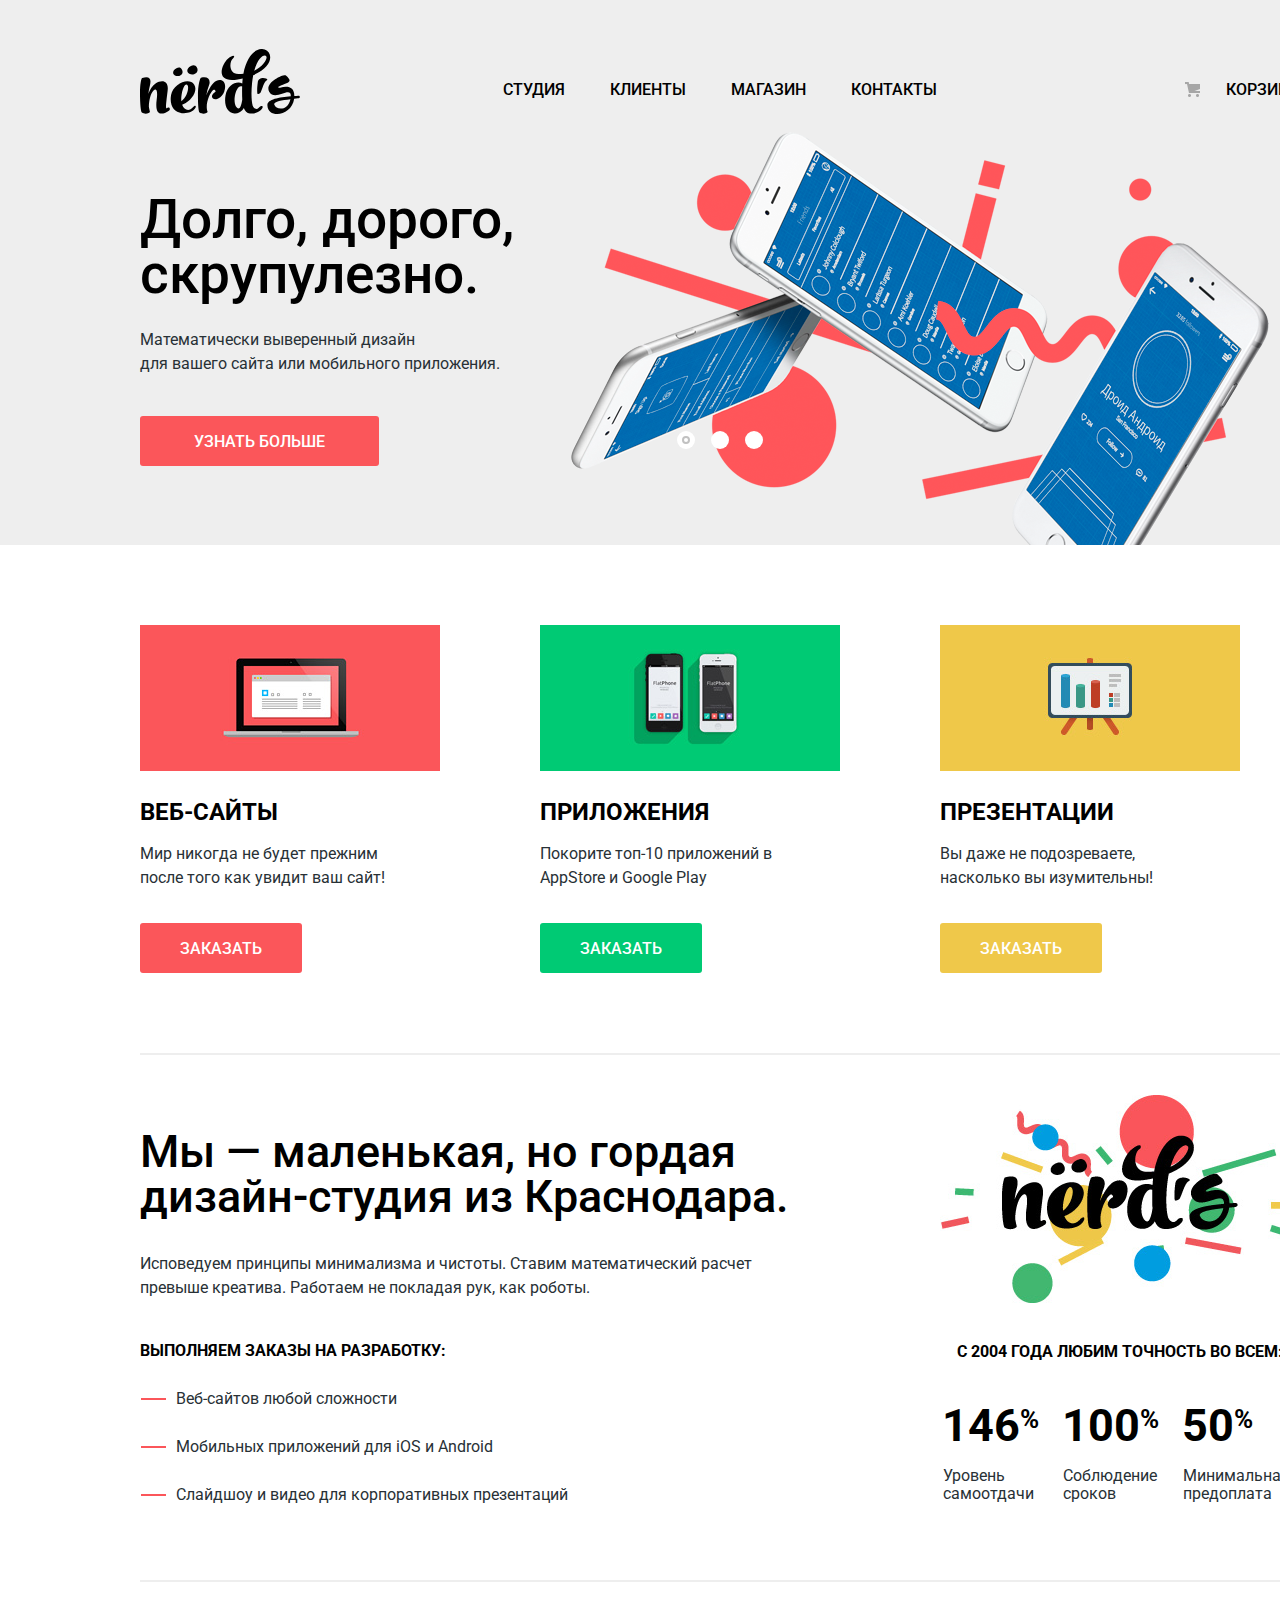
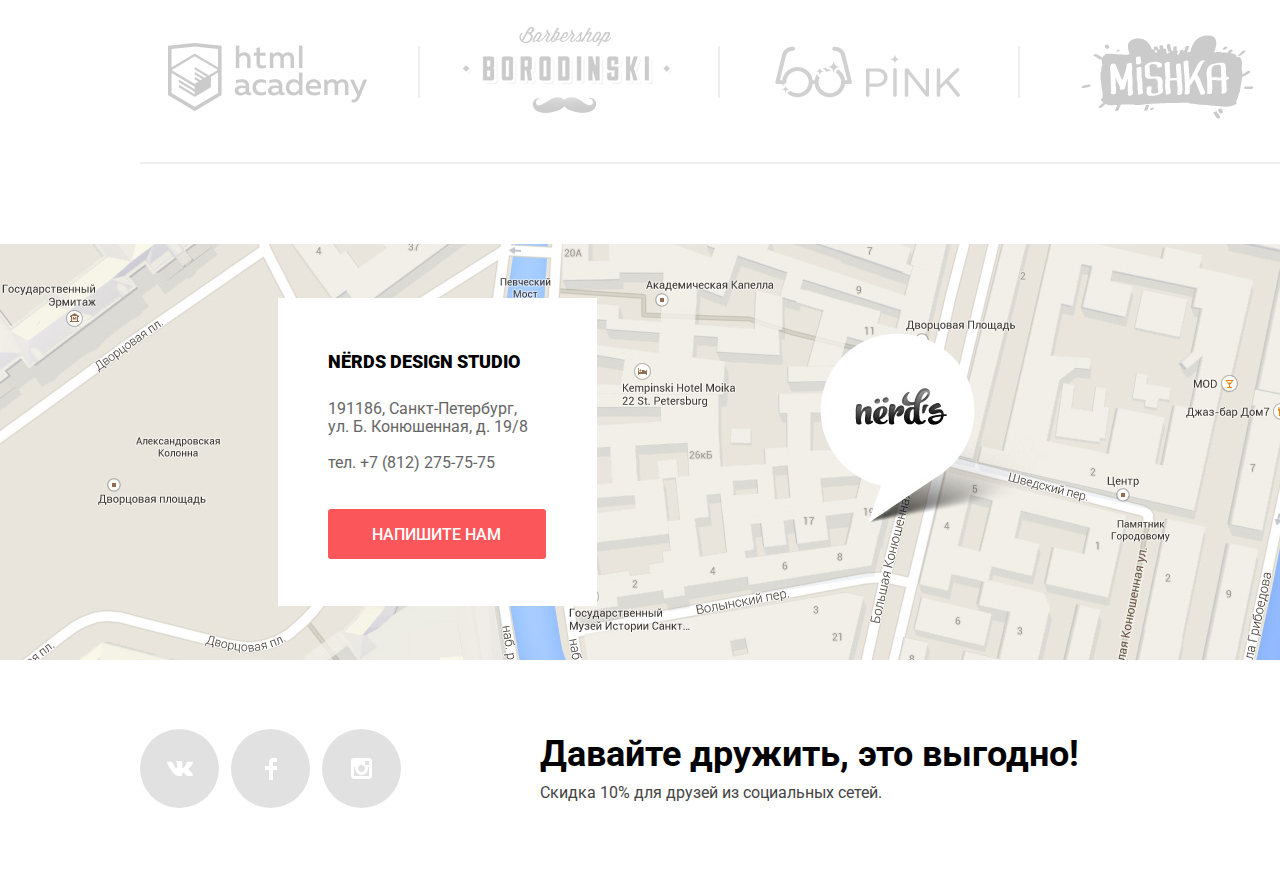
==== index.html @ 17bece20 "8" ====
<!DOCTYPE html>
<html lang="ru">
	<head>
		<meta charset="utf-8">
		<title>Главная Нёрдс</title>
		<link href="https://fonts.googleapis.com/css?family=Roboto:400,500,700&amp;subset=cyrillic" rel="stylesheet">
		<link rel="stylesheet" href="css/normalize.css">
		<link rel="stylesheet" href="css/style.css">
	</head>
	<body>
		<header class="header-container">
			<div class="container">
				<div class="main-header">
					<nav class="header-navigation">
						<a class="header-logo">
							<img src="img/nerds-logo.svg" alt="Логотип Нёрдс" width="160" height="65">
						</a>
						<ul class="header-menu">
							<li><a href="#">Студия</a></li>
							<li><a href="#">Клиенты</a></li>
							<li><a href="catalog.html">Магазин</a></li>
							<li><a href="#">Контакты</a></li>
						</ul>
						<ul class="header-basket">
							<li><a class="client-basket" href="#">Корзина</a></li>
						</ul>
					</nav>
				</div>
				<section class="main-banners">
					<h2 class="visually-hidden">Преимущества</h2>
					<input class="visually-hidden" type="radio" id="product-1" name="toggle" checked>
					<input class="visually-hidden" type="radio" id="product-2" name="toggle">
					<input class="visually-hidden" type="radio" id="product-3" name="toggle">
					<div class="slide-controls">
						<label class="slide-controls-item slide-controls-item--1" for="product-1">Первый</label>
						<label class="slide-controls-item slide-controls-item--2" for="product-2">Второй</label>
						<label class="slide-controls-item slide-controls-item--3" for="product-3">Третий</label>
					</div>
					<ul class="slider-list">
						<li class="slide-item">
							<h3 class="slide-title">
								Долго, дорого,<br>
								скрупулезно.
							</h3>
							<p class="slide-desc">
								Математически выверенный дизайн<br>
								для вашего сайта или мобильного приложения.
							</p>
							<p class="slide-info-link">
								<a class="btn slide-info-btn red-btn" href="#">Узнать больше</a>
							</p>
						</li>
						<li class="slide-item">
							<h3 class="slide-title">
								Любим математику<br>
								как никто другой
							</h3>
							<p class="slide-desc">
								Никакого креатива, только математические формулы<br> 
								для расчета идеальных пропорций.
							</p>
							<p class="slide-info-link">
								<a class="btn slide-info-btn red-btn" href="#">Узнать больше</a>
							</p>
						</li>
						<li class="slide-item">
							<h3 class="slide-title">
								Только ночь,<br>
								только хардкор
							</h3>
							<p class="slide-desc">
								Работать днем, как все? Мы против этого.<br>
								Ближе к полуночи работа только начинается.
							</p>
							<p class="slide-info-link">
								<a class="btn slide-info-btn red-btn" href="#">Узнать больше</a>
							</p>
						</li>
					</ul>
				</section>
			</div>
		</header>
		<main>
			<h1 class="visually-hidden">Продукты студии</h1>
			<div class="container">
				<section class="main-features separator">
					<h2 class="visually-hidden">Преимущества WEB-Студии</h2>
					<ul class="features-list">
						<li class="list-item">
							<img class="item-image" src="img/illustration1.png" alt="Веб-сайты" width="300" height="146">
							<h3 class="item-title">Веб-сайты</h3>
							<p class="item-text">
								Мир никогда не будет прежним
								после того как увидит ваш сайт!
							</p>
							<p class="item-order">
								<a class="btn order-btn red-btn" href="#">Заказать</a>
							</p>
						</li>
						<li class="list-item">
							<img class="item-image" src="img/illustration2.png" alt="Приложения" width="300" height="146">
							<h3 class="item-title">Приложения</h3>
							<p class="item-text">
								Покорите топ-10 приложений в
								AppStore и Google Play
							</p>
							<p class="item-order">
								<a class="btn order-btn green-btn" href="#">Заказать</a>
							</p>
						</li>
						<li class="list-item">
							<img class="item-image" src="img/illustration3.png" alt="Презентации" width="300" height="146">
							<h3 class="item-title">Презентации</h3>
							<p class="item-text">
								Вы даже не подозреваете,
								насколько вы изумительны!
							</p>
							<p class="item-order">
								<a class="btn order-btn yellow-btn" href="#">Заказать</a>
							</p>
						</li>
					</ul>
				</section>
				<section class="main-desc separator">
					<h2 class="visually-hidden">О WEB-Студии</h2>
					<div class="desc-container">
						<div class="column-our-work">
							<b class="work-title">Мы — маленькая, но гордая дизайн-студия из Краснодара.</b>
							<p class="work-desc">Исповедуем принципы минимализма и чистоты. Ставим математический расчет превыше креатива. Работаем не покладая рук, как роботы.</p>
							<p class="order-list-header">Выполняем заказы на разработку:</p>
							<ul class="order-listing">
								<li class="list-item">Веб-сайтов любой сложности</li>
								<li class="list-item">Мобильных приложений для iOS и Android</li>
								<li class="list-item">Слайдшоу и видео для корпоративных презентаций</li>
							</ul>
						</div>
						<div class="column-our-results">
							<img class="logo" src="img/nerds-illustration.png" alt="Логотип Нёрдс" width="360" height="208">
							<table class="statistics">
								<caption class="theme">С 2004 года любим точность во всем:</caption>
								<tr>
									<th class="percent">146<sup>%</sup></th>
									<th class="percent">100<sup>%</sup></th>
									<th class="percent">50<sup>%</sup></th>
								</tr>
								<tr>
									<td class="notes">Уровень самоотдачи</td>
									<td class="notes">Соблюдение сроков</td>
									<td class="notes">Минимальная предоплата</td>
								</tr>
							</table>
						</div>
					</div>
				</section>
				<section class="main-partners separator">
					<h2 class="visually-hidden">Наши партнеры</h2>
					<ul class="partners-links">
						<li class="link-partner">
							<a class="link-academy link-item-fix" href="https://htmlacademy.ru/intensive/htmlcss">
								<img src="img/logo-1.png" alt="HTML Academy" width="199" height="68">
							</a>
						</li>
						<li class="link-partner">
							<a class="link-barbershop" href="#">
								<img src="img/logo-2.png" alt="Borodinski" width="209" height="90">
							</a>
						</li>
						<li class="link-partner">
							<a class="link-pink" href="#">
								<img src="img/logo-3.png" alt="Pink" width="185" height="52">
							</a>
						</li>
						<li class="link-partner">
							<a class="link-mishka link-item-fix" href="#">
								<img src="img/logo-4.png" alt="Mishka" width="173" height="84">
							</a>
						</li>
					</ul>
				</section>
			</div>
			<section class="contacts">
				<h2 class="visually-hidden">Как нас найти</h2>
				<img class="map-in-contacts" src="img/map.jpg" alt="Адрес офиса Санкт-Петербург, ул. Б. Конюшенная, д. 19/8" width="100%" height="416">
				<iframe class="map-in-contacts" src="https://www.google.com/maps/embed?pb=!1m18!1m12!1m3!1d1998.6068643603785!2d30.322285651315788!3d59.938665425484224!2m3!1f0!2f0!3f0!3m2!1i1024!2i768!4f13.1!3m3!1m2!1s0x4696310fca145cc1%3A0x42b32648d8238007!2z0JHQvtC70YzRiNCw0Y8g0JrQvtC90Y7RiNC10L3QvdCw0Y8g0YPQuy4sIDE5LzgsINCh0LDQvdC60YIt0J_QtdGC0LXRgNCx0YPRgNCzLCAxOTExODY!5e0!3m2!1sru!2sru!4v1552309433372" width="100%" height="416" frameborder="0" style="border:0" allowfullscreen></iframe>
				<div class="contact-form">
					<div class="contact-container">
						<address class="contact-desc-container">
							<p class="contact-name">
								<b>Nёrds design studio</b>
							</p>
							<p class="contact-adress">
								191186, Санкт-Петербург, <br>
								ул. Б. Конюшенная, д. 19/8 
							</p>
							<p class="contact-phone">
								тел. <a class="phone-number"  href="tel:+78122757575">+7 (812) 275-75-75</a>
							</p>
							<p>
								<a class="btn send-us-btn red-btn" href="#">Напишите нам</a>
							</p>
						</address>
					</div>
				</div>
				<section class="modal modal-write-us">
					<h2 class="visually-hidden">Форма обратной связи</h2>
					<div class="modal-container">
						<b class="modal-title">Напишите нам</b>
						<form class="feedback" action="https://echo.htmlacademy.ru" method="post" name="write-us">
							<div class="data-container">
								<p class="modal-item">
									<label class="field-name" for="name">Ваше имя:</label>
									<input id="name" type="text" name="cln_name" value="" placeholder="Имя Фамилия" pattern="[А-Яа-яЁё\s]{1,30}" maxlength="30" title="Только кириллические символы.">
								</p>
								<p class="modal-item">
									<label class="field-name" for="email">Ваш e-mail:</label>
									<input id="email" type="email" name="email" value="" placeholder="email@example.com">
								</p>
							</div>
							<p class="modal-item">
								<label class="field-name" for="text-letter">Текст письма:</label>
								<textarea id="text-letter" name="text-letter" placeholder="В свободной форме" rows="5"></textarea>
							</p>
							<button class="btn submit-btn red-btn" type="submit">Отправить</button>
						</form>
						<button class="close-modal" type="button" aria-label="Закрыть"></button>
					</div>
				</section>
			</section>
		</main>
		<footer class="main-footer">
			<div class="container">
				<div class="footer-container">
					<div class="footer-socials">
						<ul class="social-links">
							<li class="link-item">
								<a class="social-btn link-vk" href="#">
									<span class="visually-hidden">Вконтакте</span>
								</a>
							</li>
							<li class="link-item">
								<a class="social-btn link-fb" href="#">
									<span class="visually-hidden">Фейсбук</span>
								</a>
							</li>
							<li class="link-item">
								<a class="social-btn link-insta" href="#">
									<span class="visually-hidden">Инстаграм</span>
								</a>
							</li>
						</ul>
					</div>
					<div class="footer-promo">
						<p class="be-friends">Давайте дружить, это выгодно!</p>
						<p class="promo-discount">Скидка 10% для друзей из социальных сетей.</p>
					</div>
				</div>
			</div>
		</footer>
		<script src="js/script.js"></script>
	</body>
</html>
---- css/style.css ----
body {
	margin: 0;
	padding: 0;

	color: #000000;
	background: #ffffff;
	font-family: "Roboto", Arial, sans-serif;
	min-width: 1440px;
}

/* основные стили */

a {
	text-decoration: none;
}

img {
	max-width: 100%;
	height: auto;
}

.visually-hidden:not(:focus):not(:active),
input[type="checkbox"].visually-hidden,
input[type="radio"].visually-hidden {
	position: absolute;
	width: 1px;
	height: 1px;
	margin: -1px;
	border: 0;
	padding: 0;
	white-space: nowrap;
	-webkit-clip-path: inset(100%);
	        clip-path: inset(100%);
	clip: rect(0 0 0 0);
	overflow: hidden;
}

.header-container {
	min-height: 493px;
	padding-top: 49px; 
	background-color: #eeeeee;
	margin-bottom: 80px;
}

.header-container-inner {
	min-height: 305px;
	padding-top: 50px; 
	background-color: #eeeeee;
	margin-bottom: 52px;
}

.main-banners {
	position: relative;
	-webkit-box-sizing: border-box;
	        box-sizing: border-box;
}

.container {
	width: 1160px;
	margin: 0 auto;
	padding: 0 20px;
	position: relative;
}

.main-header {
	padding: 0;
	margin: 0;
	margin-bottom: 4px;
}

.separator {
	border-bottom: 2px solid #eeeeee;
}

.inner-header-logo:hover,
.inner-header-logo:focus {
	opacity: 0.8;
	-webkit-transition: 0.1s;
	-o-transition: 0.1s;
	transition: 0.1s;
}

.inner-header-logo:active {
	opacity: 0.3;
}

.header-navigation {
	padding: 0;
	margin: 0;
	display: -webkit-box;
	display: -ms-flexbox;
	display: flex;
	-webkit-box-pack: justify;
	    -ms-flex-pack: justify;
	        justify-content: space-between;
	-webkit-box-align: center;
	    -ms-flex-align: center;
	        align-items: center;
	line-height: 30px;
	font-size: 16px;
	text-transform: uppercase;
	font-weight: 700;
}

.header-logo {
	margin: 0;
	padding: 0;
}

.header-logo img {
	width: 160px;
	height: 65px;
}

.header-menu {
	display: -webkit-box;
	display: -ms-flexbox;
	display: flex;
	-ms-flex-wrap: wrap;
	    flex-wrap: wrap;
	max-width: 760px;
}

.header-menu li {
	margin: 0;
	padding: 0;
	padding-top: 7px;
	margin-right: 45px;
}

.header-menu li:first-child {
	margin-left: 0;
}

.menu-current {
	padding-bottom: 8px;
	border-bottom: 2px solid #fb565a;
}

.header-basket li {
	text-align: end;
	padding-left: 42px;
	padding-top: 7px;
}

.client-basket {
	position: relative;
}

.client-basket::before {
	content: "";
	position: absolute;
	top: 2px;
	left: -41px;
	width: 15px;
	height: 15px;
	background-image: url("../img/cart-icon.png");
	background-repeat: no-repeat;
	background-position: 0 0;
}

.header-menu,
.header-basket {
	margin: 0;
	padding: 0;
	list-style-type: none;
	color: #000000;
	font-size: 16px;
	line-height: 30px;
	font-weight: 500;
}

.header-menu a,
.header-basket a {
	color: #000000;
	font-weight: 500;
}

.header-menu a[href]:hover,
.header-menu a[href]:focus,
.header-basket a[href]:hover,
.header-basket a[href]:focus {
	color: #fb565a;
	-webkit-transition: 0.1s;
	-o-transition: 0.1s;
	transition: 0.1s;
}

.header-menu a[href]:active,
.header-basket a[href]:active {
	color: rgba(0,0,0,0.3);
}

.slider-list {
	padding: 0;
	margin: 0;
	list-style: none;
	padding-top: 1px;
}

.slide-item {
	display: none;
	padding: 63px 0 79px 0;
}

.slide-item:nth-child(1) {
	background-image: url("../img/slide1.png");
	background-repeat: no-repeat;
	background-position: 431px 3px;
}

.slide-item:nth-child(2) {
	background-image: url("../img/slide2.png");
	background-repeat: no-repeat;
	background-position: 100% 0;
}

.slide-item:nth-child(3) {
	background-image: url("../img/slide3.png");
	background-repeat: no-repeat;
	background-position: 100% 6px;
}

#product-1:checked ~ .slider-list .slide-item:nth-child(1) {
	display: block;
}

#product-2:checked ~ .slider-list .slide-item:nth-child(2) {
	display: block;
}

#product-3:checked ~ .slider-list .slide-item:nth-child(3) {
	display: block;
}

#product-1:checked ~ .slide-controls .slide-controls-item--1::before,
#product-2:checked ~ .slide-controls .slide-controls-item--2::before,
#product-3:checked ~ .slide-controls .slide-controls-item--3::before {
	content: "";
	position: absolute;
	left: 50%;
	top: 50%;
	z-index: 2;
	width: 4px;
	height: 4px;
	margin: -4px;
	background-color: inherit;
	border: 2px solid #c1c1c1;
	border-radius: 50%;
}

.slide-controls {
	position: absolute;
	left: 50%;
	bottom: 104px;
	z-index: 100;
	width: 160px;
	height: 18px;
	text-align: center;
	font-size: 0;
	-webkit-transform: translateX(-50%);
	    -ms-transform: translateX(-50%);
	        transform: translateX(-50%);
}

/* slider */

.slide-controls label {
	position: relative;
	display: inline-block;
	width: 18px;
	height: 18px;
	padding: 8px;
	border-radius: 50%;
	cursor: pointer;
}

.slide-controls label::after {
	content: "";
	position: absolute;
	top: 8px;
	left: 8px;
	z-index: 1;
	width: 18px;
	height: 18px;
	background: #ffffff;
	border-radius: 50%;
}

/* slider - end */

.main-banners .toggle {
	display: inline-block;
	position: relative;
	width: 18px;
	height: 18px;
	border-radius: 50%;
	cursor: pointer;
	padding: 8px;
}

.main-banners .toggle::after {
	content: "";
	width: 18px;
	height: 18px;
	background-color: #ffffff;
	position: absolute;
	top: 8px;
	left: 8px;
	z-index: 1;
	border-radius: 50%;
}

.main-banners .toggle.active::before {
	content: "";
	position: absolute;

	left: 50%;
	top: 50%;
	z-index: 2;
	width: 4px;
	height: 4px;
	margin: -4px;
	border: 2px solid #d0d0d0;
	border-radius: 50%;
}

.slide-title {
	padding: 0;
	margin: 0;
	max-width: 600px;
	font-size: 55px;
	line-height: 55px;
	color: #000000;
	font-weight: 500;
	margin-bottom: 26px;
}

.slide-desc {
	padding: 0;
	margin: 0;
	max-width: 460px;
	font-size: 16px;
	line-height: 24px;
	font-weight: 400;
	color: #283136;
	padding-bottom: 40px;
}

.slide-info-link {
	padding: 0;
	margin: 0;
	max-width: 400px;
}

.welcome-text {
	display: -webkit-box;
	display: -ms-flexbox;
	display: flex;
	-webkit-box-orient: vertical;
	-webkit-box-direction: normal;
	    -ms-flex-direction: column;
	        flex-direction: column;
	-webkit-box-pack: end;
	    -ms-flex-pack: end;
	        justify-content: flex-end;
	-webkit-box-align: center;
	    -ms-flex-align: center;
	        align-items: center;
}

.welcome-text h1 {
	padding: 0;
	margin: 0;
	position: relative;
	top: 63px;
	left: -1px;

	font-size: 55px;
	line-height: 55px;
	color: #000000;
}

/* index main content, inner main content  */

.main-features {
	padding: 0;
	margin: 0;
}

.main-features .features-list {
	margin: 0;
	padding: 0;
	display: -webkit-box;
	display: -ms-flexbox;
	display: flex;
	-webkit-box-pack: start;
	    -ms-flex-pack: start;
	        justify-content: flex-start;
	-webkit-box-align: start;
	    -ms-flex-align: start;
	        align-items: flex-start;
	-ms-flex-wrap: wrap;
	    flex-wrap: wrap;
	list-style: none;
}

.features-list .list-item:not(:nth-child(3n)) {
	margin: 0;
	padding: 0;
	width: 300px;
	margin-right: 100px;
	margin-bottom: 80px;
}

.features-list .list-item:nth-child(3n) {
	margin-right: 0;
	margin-bottom: 80px;
}

.list-item .item-image {
	margin: 0;
	padding: 0;
	margin-bottom: 22px;
	width: 300px;
	height: 146px;
}

.list-item .item-title {
	margin: 0;
	padding: 0;
	margin-bottom: 15px;
	text-transform: uppercase;
	font-size: 24px;
	font-weight: bold;
	line-height: 30px;
	text-align: left;
	color: #000000;
}

.list-item .item-text {
	margin: 0;
	padding: 0;
	margin-bottom: 33px;
	font-size: 16px;
	line-height: 24px;
	font-weight: 400;
	text-align: left;
	color: #283136;
	letter-spacing: 0;
	max-width: 260px;
	word-wrap: break-word;
}

.item-order {
	padding: 0;
	margin: 0;
	max-width: 300px;
}

.btn {
	font-size: 16px;
	font-weight: 500;
	font-family: "Roboto", Arial, sans-serif;
	line-height: 18px;
	text-align: center;
	text-transform: uppercase;
	color: #ffffff;
	-webkit-transition: 0.1s;
	-o-transition: 0.1s;
	transition: 0.1s;
	border-radius: 3px;
	text-decoration: none;
	border: none;
}

.btn:hover {
	cursor: pointer;
}

.slide-info-btn {
	display: inline-block;
	padding: 17px 54px 15px 54px;
}

.list-item .order-btn {
	display: inline-block;
	padding: 17px 40px 15px 40px;
}

.red-btn {
	background-color: #fb565a;
}

.red-btn:hover,
.red-btn:focus {
	background-color: #e74246;
}

.red-btn:active {
	background-color: #d7373b;
	-webkit-box-shadow: inset 0px 3px 0 0 rgba(193, 49, 53, 0.6);
	        box-shadow: inset 0px 3px 0 0 rgba(193, 49, 53, 0.6);
	color: rgba(255, 255, 255, .3);
}

.green-btn {
	background-color: #00ca74;
}

.green-btn:hover,
.green-btn:focus {
	background-color: #00bc6c;
}

.green-btn:active {
	background-color: #00aa62;
	-webkit-box-shadow: inset 0px 3px 0 0 rgba(0, 153, 88, 0.6);
	        box-shadow: inset 0px 3px 0 0 rgba(0, 153, 88, 0.6);
	color: rgba(255, 255, 255, .3);
}

.yellow-btn {
background-color: #efc84a;
}

.yellow-btn:hover,
.yellow-btn:focus {
	background-color: #eab534;
}

.yellow-btn:active {
	background-color: #e5a722;
	-webkit-box-shadow: inset 0px 3px 0 0 rgba(206, 150, 31, 0.6);
	        box-shadow: inset 0px 3px 0 0 rgba(206, 150, 31, 0.6);
	color: rgba(255, 255, 255, .3);
}

.main-desc {
	padding: 0;
	margin: 0;
	padding-bottom: 73px;
}

.desc-container {
	margin: 0;
	padding: 0;
	padding-top: 38px;
	display: -webkit-box;
	display: -ms-flexbox;
	display: flex;
	-webkit-box-pack: justify;
	    -ms-flex-pack: justify;
	        justify-content: space-between;
	-webkit-box-align: center;
	    -ms-flex-align: center;
	        align-items: center;
	-ms-flex-wrap: wrap;
	    flex-wrap: wrap;
	height: 100%;
}

.column-our-work {
	margin: 0;
	padding: 0;
	padding-top: 36px;
	width: 660px;
}

.column-our-results {
	margin: 0;
	padding: 0;
	width: 360px;
}

.column-our-work .work-title {
	display: inline-block;
	margin: 0;
	padding: 0;
	margin-bottom: 33px;
	font-size: 45px;
	line-height: 45px;
	font-weight: 500;
	color: #000000;
}

.column-our-work .work-desc {
	margin: 0;
	padding: 0;
	margin-bottom: 39px;
	font-size: 16px;
	line-height: 24px;
	font-weight: normal;
	color: #283136;
}

.order-list-header {
	margin: 0;
	padding: 0;
	margin-bottom: 24px;
	font-size: 16px;
	line-height: 24px;
	color: #000000;
	text-transform: uppercase;
	font-weight: bold;
}

.column-our-work .order-listing {
	padding: 0;
	margin: 0;
	padding-left: 36px;
	display: -webkit-box;
	display: -ms-flexbox;
	display: flex;
	-webkit-box-orient: vertical;
	-webkit-box-direction: normal;
	    -ms-flex-direction: column;
	        flex-direction: column;

	list-style: none;

	min-height: 115px;
}

.order-listing .list-item {
	position: relative;
	margin: 0;
	padding: 0;
	color: #283136;
	font-size: 16px;
	line-height: 24px;
	font-weight: 400;
	margin-bottom: 24px;
}

.order-listing .list-item:last-child {
	margin-bottom: 0;
}

.order-listing .list-item::before {
	content: "";
	position: absolute;
	left: -35px;
	top: 11px;
	border: 1px solid #fb565a;
	width: 23px;

}

.column-our-results .logo {
	width: 360px;
	height: 208px;
	background-color: #ffffff;
}

.statistics {
	display: table;
	width: 360px;
}

.statistics tr {
	padding: 0;
	margin: 0;
	width: 360px;
	text-align: left;
}

.statistics th {
	margin: 0;
	padding: 20px;
	padding-left: 0;
	padding-bottom: 32px;
	width: 95px;
}



.statistics .theme {
	margin: 0;
	padding: 0;
	padding-top: 33px;
	padding-bottom: 39px;
	font-size: 16px;
	line-height: 24px;
	color: #000000;
	text-transform: uppercase;
	text-align: center;
	font-weight: bold;
	caption-side: top;
}

.statistics .percent {
	color: #000000;
	font-size: 45px;
	line-height: 10px;
	font-weight: bold;
	padding-top: 16px;
}

.percent sup {
	font-size: 26px;
	font-weight: bold;
}

.statistics .notes {
	font-size: 16px;
	line-height: 18px;
	font-weight: 400;
	color: #283136;
}

.main-partners {
	padding: 0;
	margin: 0;
	margin-bottom: 80px;
}

.partners-links {
	padding: 0;
	margin: 0;
	list-style: none;
	width: 1200px;
	display: -webkit-box;
	display: -ms-flexbox;
	display: flex;
	-webkit-box-align: center;
	    -ms-flex-align: center;
	        align-items: center;
	-ms-flex-line-pack: center;
	    align-content: center;
	-ms-flex-wrap: wrap;
	    flex-wrap: wrap;
}

.link-partner {
	display: -webkit-box;
	display: -ms-flexbox;
	display: flex;
	-webkit-box-pack: center;
	    -ms-flex-pack: center;
	        justify-content: center;
	-webkit-box-align: center;
	    -ms-flex-align: center;
	        align-items: center;
	position: relative;
	width: 255px;
	min-height: 180px;
	margin-right: 45px;

}

.link-partner:nth-child(4) {
	padding-right: 0;
}

.link-partner::after {
	content: "";
	position: absolute;
	top: 65;
	left: 278px;
	height: 52px;
	width: 2px;
	background-color: #eeeeee;
}

.link-partner:nth-child(4n)::after {
	display: none;
}

.link-partner a {
	opacity: 0.2;
	-webkit-transition: 0.2s;
	-o-transition: 0.2s;
	transition: 0.2s;
}

.link-partner a > img {
	display: block;
	margin: 0;
	padding: 0;
}

.link-item-fix {
	padding-top: 10px;
}

.link-partner a:hover,
.link-partner a:focus {
	opacity: 1;
}

.link-partner a:active {
	opacity: 0.1;
}

.contacts {
	position: relative;
	height: 416px; 
}	  

.map-in-contacts {
	position: absolute;
	width: 100%;
	height: 416px;
}

.contacts > .contact-form {
	position: absolute;
	top: 54px;
	left: 19.3%;
	min-width: 319px;
}

.contact-container {
	width: 319px;
	height: 308px;
	background-color: #ffffff;
}

.contact-desc-container {
	display: block;
	padding-top: 49px;
	padding-left: 50px;
}

.contact-desc-container {
	font-style: normal;
}

.contact-name,
.contact-adress,
.contact-phone {
	margin: 0;
	padding: 0;
}

.contact-adress,
.contact-phone,
.phone-number {
	font-size: 16px;
	line-height: 18px;
	font-weight: 400;
	color: #666666;
}

.contact-name {
	margin-bottom: 23px;
	font-size: 18px;
	line-height: 30px;
	font-weight: bold;
	text-transform: uppercase;
}

.contact-adress {
	margin-bottom: 18px;
}

.contact-phone {
	margin-bottom: 54px;
}

.send-us-btn {
	padding: 16px 45px 15px 44px;
}

.main-content {
	display: -webkit-box;
	display: -ms-flexbox;
	display: flex;
	-webkit-box-pack: justify;
	    -ms-flex-pack: justify;
	        justify-content: space-between;
	margin-bottom: 47px;
}

.filter-settings {
	width: 260px;
	min-height: 780px;
	padding-top: 3px;


	-webkit-box-sizing: border-box;


	        box-sizing: border-box;
}

.catalog {
	width: 760px;
	-webkit-box-sizing: border-box;
	        box-sizing: border-box;
}

.sorting-options {
	padding: 0;
	margin: 0;
	display: -webkit-box;
	display: -ms-flexbox;
	display: flex;
	-webkit-box-pack: justify;
	    -ms-flex-pack: justify;
	        justify-content: space-between;
	-webkit-box-align: center;
	    -ms-flex-align: center;
	        align-items: center;
	margin-bottom: 51px;
}

.sorting-container {
	padding: 0;
	margin: 0;
	display: -webkit-box;
	display: -ms-flexbox;
	display: flex;
	-webkit-box-pack: justify;
	    -ms-flex-pack: justify;
	        justify-content: space-between;
	-webkit-box-align: center;
	    -ms-flex-align: center;
	        align-items: center;
}

.sorting-controls,
.sorting-directions {
	padding: 0;
	margin: 0;
	list-style: none;
	display: -webkit-box;
	display: -ms-flexbox;
	display: flex;
	-webkit-box-pack: justify;
	    -ms-flex-pack: justify;
	        justify-content: space-between;
	-webkit-box-align: center;
	    -ms-flex-align: center;
	        align-items: center;
}

.sorting-container .sorting-controls {
	margin-right: 48px;
}

.sorting-controls li {
	padding: 0;
	margin: 0;
	margin-right: 26px;
}

.sorting-directions li {
	padding: 0;
	margin: 0;
	margin-right: 19px;
}

.sorting-controls li:last-child,
.sorting-directions li:last-child {
	margin-right: 0;
}

.sorting-controls .sort-item {
	font-size: 14px;
	line-height: 18px;
	font-weight: 400;
	color: rgba(0,0,0, 0.3);
	text-transform: uppercase;
	text-decoration: none;
}

.sorting-controls a[href]:hover,
.sorting-controls a[href]:focus {
	color: rgba(0, 0, 0, 0.6);
}

.sorting-directions a[href]:hover > svg path,
.sorting-directions a[href]:focus > svg path {
	fill: rgba(166, 166, 166, 0.6);	
}

.sorting-controls a[href]:active,
.sorting-controls a.current {
	color: rgba(0, 0, 0, 1);
}

.sorting-directions a[href]:active > svg path,
.sorting-directions a > svg.current path {
	fill: rgba(0, 0, 0, 1);
}

.example-list {
	padding: 0;
	margin: 0;
	margin-bottom: 39px
}

.pagination {
	position: relative;
	bottom: 12px;
}

.pages-list {
	padding: 0;
	margin: 0;
	list-style: none;
	display: -webkit-box;
	display: -ms-flexbox;
	display: flex;
}

.page-item {
	padding: 0;
	margin: 0;
	margin-right: 11px;
	display: -webkit-box;
	display: -ms-flexbox;
	display: flex;
}

.page-item.next,
.page-item:last-child {
	margin-right: 0;
}

.page {
	border-radius: 3px;
	min-width: 50px;
	height: 50px;
	padding-top: 2px;
	padding-left: 5px;
	padding-right: 5px;
	background-color: #eeeeee;
	display: -webkit-box;
	display: -ms-flexbox;
	display: flex;
	-webkit-box-pack: center;
	    -ms-flex-pack: center;
	        justify-content: center;
	-webkit-box-align: center;
	    -ms-flex-align: center;
	        align-items: center;
	-ms-flex-wrap: wrap;
	    flex-wrap: wrap;
	-webkit-box-sizing: border-box;
	        box-sizing: border-box;
}

.page.current {
	border: 3px solid #dbdbdb;
	background-color: #ffffff;
	-webkit-box-sizing: border-box;
	        box-sizing: border-box;
}

.page.next-page {
	min-width: 260px;
}

.page > span {
	font-family: "Roboto", Arial, sans-serif;
	font-size: 16px;
	line-height: 18px;
	text-transform: uppercase;
	font-weight: 500;
	color: #000000;
}

.page[href]:hover,
.page[href]:focus {
	background-color: #dfdfdf;
	-webkit-transition: 0.1s;
	-o-transition: 0.1s;
	transition: 0.1s;
}

.page[href]:active {
	background-color: #d5d5d5;
	-webkit-box-shadow: inset 0px 3px 0 0 rgba(192, 192, 192, 0.6);
	        box-shadow: inset 0px 3px 0 0 rgba(192, 192, 192, 0.6);
	color: rgba(0, 0, 0, 0.3);
}

/* footer content */

.main-footer {
	margin-top: 69px;
	margin-bottom: 69px;
}

.footer-container {
	display: -webkit-box;
	display: -ms-flexbox;
	display: flex;
	-webkit-box-align: start;
	    -ms-flex-align: start;
	        align-items: flex-start;
}

.footer-socials {
	margin: 0;
	padding: 0;
	margin-right: 120px;
	width: 280px;
}

.footer-promo {
	padding: 0;
	margin: 0;
	margin-top: 7px;
}

.social-links {
	margin: 0;
	padding: 0;
	display: -webkit-box;
	display: -ms-flexbox;
	display: flex;
	-ms-flex-wrap: wrap;
	    flex-wrap: wrap;
	list-style: none;
}

.social-links .link-item {
	margin-right: 12px;
	margin-bottom: 12px;
		width: 79px;
	height: 79px;
	display: -webkit-box;
	display: -ms-flexbox;
	display: flex;
	-webkit-box-align: center;
	    -ms-flex-align: center;
	        align-items: center;
	-webkit-box-pack: center;
	    -ms-flex-pack: center;
	        justify-content: center;
	border-radius: 50%;
	background-color: #e1e1e1;
}

.social-links .link-item:nth-child(3n) {
	margin-right: 0;
}

.social-links .link-item a {
	width: 79px;
	height: 79px;
	border-radius: 50%;
	background-position: center;
	background-repeat: no-repeat;
	-webkit-transition: 0.1s;
	-o-transition: 0.1s;
	transition: 0.1s;
}

.link-item:hover,
.social-btn:focus {
	background-color: #e74246;
}

.link-item:active {
	background-color: #d7373b;
	-webkit-box-shadow: inset 0px 3px 0 0 rgba(0, 1, 1, 0.1);
	        box-shadow: inset 0px 3px 0 0 rgba(0, 1, 1, 0.1);
}

.social-btn:active {
	opacity: 0.3;
}

.link-vk {
	background-image: url(../img/vk-icon.svg);
}

.link-fb {
	background-image: url(../img/fb-icon.svg);
}

.link-insta {
	background-image: url(../img/insta-icon.svg);
}

.be-friends {
	padding: 0;
	margin: 0;
	font-size: 36px;
	line-height: 36px;
	font-weight: bold;
	color: #000000;
	margin-bottom: 10px;
}

.promo-discount {
	padding: 0;
	margin: 0;
	font-size: 16px;
	line-height: 22px;
	font-weight: 400;
	color: #444444;
}

.filters .border {
	padding: 0;
	margin: 0;
	border: none;
}

.filters .cost-filter {
	margin-bottom: 54px;
}

.filters .grid-filter {
	margin-bottom: 45px;
}

.filters .features-filter {
	margin-bottom: 49px;
}

.main-content .field-name {
	font-size: 18px;
	line-height: 30px;
	font-weight: bold;
	color: #000000;
	text-transform: uppercase;
}

.cost-container {
	width: 260px;
	margin-top: 48px;
}

.range-controls {
	position: relative;
	height: 41px;
	background-color: #eeeeee;
	border-radius: 3px;
	margin-bottom: 14px;
	padding-top: 39px;
	padding-left: 21px;
	padding-right: 21px;
}

.scale {
	height: 2px;
	background-color: #d7dcde;
}

.bar {
	height: 2px;
	background-color: #00ca74;
	width: 70%;
}

.range-controls .toggle {
	position: absolute;
	top: 30px;
	left: 0;
	padding: 0;
	width: 4px;
	height: 4px;
	background-color: #b5b5b5;
	border: 8px solid #ffffff;
	-webkit-box-shadow: 0 2px 1px 0 #dadbdb;
	        box-shadow: 0 2px 1px 0 #dadbdb;
	border-radius: 50%;
	cursor: pointer;
}

.range-controls .toggle-min {
	left: 18px;
}

.range-controls .toggle-max {
	left: 160px;
}

.price-controls {
	font-size: 0;
}

.price-controls label {
	display: inline-block;
	width: 50%;
	font-size: 16px;
	line-height: 22px;
	color: #283136;
	text-transform: uppercase;
}

.price-controls input {
	font-family: "Roboto", Arial, sans-serif;
	font-size: 16px;
	text-align: center;
	color: #283136;
	width: 60px;
	padding: 10px 10px;
	border: none;
	background-color: #eeeeee;
	border-radius: 3px;
	margin-left: 8px;
}

.max-range {
	text-align: right;
}

.grid-container,
.features-container {
	width: 260px;
	margin-top: 16px;
}

.grid-types {
	padding: 0;
	margin: 0;
	display: -webkit-box;
	display: -ms-flexbox;
	display: flex;
	-webkit-box-orient: vertical;
	-webkit-box-direction: normal;
	    -ms-flex-direction: column;
	        flex-direction: column;
	-ms-flex-pack: distribute;
	    justify-content: space-around;
}

.grid-option {
	position: relative;
	padding: 0;
	margin: 0;
	padding-left: 36px;
	margin-bottom: 20px;
}

.grid-option:last-child {
	margin-bottom: 0;
}

.grid-option .input-radio[type="radio"] + .radio-indicator {
	position: absolute;
	left: 0;
	top: -3px;
	width: 18px;
	height: 18px;
	border: 4px solid rgba(40, 49, 54, 0.4);
	border-radius: 50%;
}

.feature-option .input-checkbox[type="checkbox"] + .checkbox-indicator {
	position: absolute;
	left: 1px;
	top: -1px;
	width: 19px;
	height: 19px;
	border: 2px solid rgba(40, 49, 54, 0.4);
	border-radius: 3px;
}

.grid-option .input-radio[type="radio"]:checked + .radio-indicator::before {
	content: "";
	position: absolute;
	left: 4px;
	top: 4px;
	width: 10px;
	height: 10px;
	background-color: rgba(184, 184, 184, 1);
	border-radius: 50%;
}

.feature-option .input-checkbox[type="checkbox"]:checked + .checkbox-indicator::before {
	content: "";
	position: absolute;
	top: 6px;
	left: 6px;
	width: 19px;
	height: 4px;
	background-color: rgba(184, 184, 184, 1);
	-webkit-box-shadow: 0 0 0 1px #ffffff;
	        box-shadow: 0 0 0 1px #ffffff;
	-webkit-transform: rotate(135deg);
	    -ms-transform: rotate(135deg);
	        transform: rotate(135deg);
}

.feature-option .input-checkbox[type="checkbox"]:checked + .checkbox-indicator::after {
	content: "";
	position: absolute;
	top: 9px;
	left: 2px;
	width: 11px;
	height: 4px;
	background-color: rgba(184, 184, 184, 1);
	-webkit-transform: rotate(45deg);
	    -ms-transform: rotate(45deg);
	        transform: rotate(45deg);
}

.grid-option .input-radio[type="radio"]:hover + .radio-indicator,
.grid-option .input-radio[type="radio"]:focus + .radio-indicator,
.feature-option .input-checkbox[type="checkbox"]:hover + .checkbox-indicator,
.feature-option .input-checkbox[type="checkbox"]:focus + .checkbox-indicator {
	border-color: rgba(40, 49, 54, 1);
	outline: thin dotted;
	outline: 5px auto -webkit-focus-ring-color;
}

.grid-option .input-radio[type="radio"]:hover:checked + .radio-indicator::before,
.grid-option .input-radio[type="radio"]:focus:checked + .radio-indicator::before,
.feature-option .input-checkbox[type="checkbox"]:hover:checked + .checkbox-indicator::before,
.feature-option .input-checkbox[type="checkbox"]:hover:checked + .checkbox-indicator::after,
.feature-option .input-checkbox[type="checkbox"]:focus:checked + .checkbox-indicator::before,
.feature-option .input-checkbox[type="checkbox"]:focus:checked + .checkbox-indicator::after {
	background-color: rgba(40, 49, 54, 1);
}

.grid-option .input-radio[disabled] + .radio-indicator,
.grid-option .input-radio[disabled]:hover + .radio-indicator,
.grid-option .input-radio[disabled]:focus + .radio-indicator,
.feature-option .input-checkbox[disabled] + .checkbox-indicator,
.feature-option .input-checkbox[disabled]:hover + .checkbox-indicator,
.feature-option .input-checkbox[disabled]:focus + .checkbox-indicator {
	border-color: rgba(40, 49, 54, 0.1);
	outline: none;
}

.grid-option .input-radio[disabled] ~ .type-name,
.grid-option .input-radio[disabled]:hover ~ .type-name,
.grid-option .input-radio[disabled]:focus ~ .type-name,
.feature-option .input-checkbox[disabled] ~ .type-name,
.feature-option .input-checkbox[disabled]:hover ~ .type-name,
.feature-option .input-checkbox[disabled]:focus ~ .type-name {
	color: rgba(40, 49, 54, 0.3);
}

.grid-option .input-radio[disabled]:checked + .radio-indicator::before,
.grid-option .input-radio[disabled]:hover:checked + .radio-indicator::before,
.grid-option .input-radio[disabled]:focus:checked + .radio-indicator::before,
.feature-option .input-checkbox[disabled]:checked + .checkbox-indicator::before,
.feature-option .input-checkbox[disabled]:checked + .checkbox-indicator::after,
.feature-option .input-checkbox[disabled]:hover:checked + .checkbox-indicator::before,
.feature-option .input-checkbox[disabled]:hover:checked + .checkbox-indicator::after,
.feature-option .input-checkbox[disabled]:focus:checked + .checkbox-indicator::before,
.feature-option .input-checkbox[disabled]:focus:checked + .checkbox-indicator::after {
	background-color: rgba(237, 237, 237, 1);
}

.sorter span {
	line-height: 24px;
}

.grid-types,
.features-types {
	list-style-type: none;
}

.grid-option label,
.feature-option label {
	color: #283136;
	font-size: 16px;
	line-height: 20px;
	font-weight: 400;
	cursor: pointer;
}

.grid-option label:hover,
.grid-option label:focus,
.feature-option label:hover,
.feature-option label:focus {
	color: #283136;
}

.grid-option .input-radio[disabled] ~ label {
	color: #283136;
	opacity: 0.3;
}

.features-filter .features-types {
	padding: 0;
	margin: 0;
	display: -webkit-box;
	display: -ms-flexbox;
	display: flex;
	-webkit-box-orient: vertical;
	-webkit-box-direction: normal;
	    -ms-flex-direction: column;
	        flex-direction: column;
	-ms-flex-pack: distribute;
	    justify-content: space-around;

}

.feature-option {
	position: relative;
	padding: 0;
	margin: 0;
	padding-left: 36px;
	margin-bottom: 20px;
}

.feature-option:last-child {
	margin-bottom: 0;
}

.view-btn {
	border: none;
	min-width: 260px;
	padding: 17px 16px 15px 16px;
	color: #000000;
	background-color: #eee;
}

.view-btn:hover,
.view-btn:focus {
	background-color: #dfdfdf;
}

.view-btn:active {
	background-color: #d5d5d5;
	-webkit-box-shadow: inset 0px 3px 0 0 rgba(192, 192, 192, 0.6);
	        box-shadow: inset 0px 3px 0 0 rgba(192, 192, 192, 0.6);
	color: rgba(0, 0, 0, 0.3);
}

.examples {
	padding: 0;
	margin: 0;
	list-style: none;
	display: -webkit-box;
	display: -ms-flexbox;
	display: flex;
	-ms-flex-wrap: wrap;
	    flex-wrap: wrap;
	-webkit-box-align: start;
	    -ms-flex-align: start;
	        align-items: flex-start;
}

.example-item {
	padding: 0;
	margin: 0;
	position: relative;
	width: 360px;
	height: 576px;
	margin-bottom: 33px;
	border-top: 40px solid rgba(77, 77, 77, 0.12);
	border-top-left-radius: 3px;
	border-top-right-radius: 3px;
}

.example-item > .browser {
	position: relative;
	z-index: 50;
}

.example-item:hover,
.example-item:focus-within {
	-webkit-box-shadow: 0 6px 16px rgba(0, 1, 1, 0.25);
	        box-shadow: 0 6px 16px rgba(0, 1, 1, 0.25);
	border-top: 40px solid rgba(77, 77, 77, 1);
}

.example-item::before {
	content: "";
	position: absolute;
	top: -27px;
	left: 16px;
	width: 14px;
	height: 14px;
	background-color: #fff;
	border-radius: 50%;
	-webkit-box-shadow: 23px 0 0 #fff,
				46px 0 0 #fff;
	        box-shadow: 23px 0 0 #fff,
				46px 0 0 #fff;
}

.example-item:nth-child(2n+1) {
	margin-right: 40px;
}

.example-item .item-container,
.example-item .item-container {
	position: absolute;
	left: 0;
	bottom: 0;
	width: 360px;
	min-height: 231px;
	background-color: #eeeeef;
}

.example-item:hover > .item-container,
.example-item:focus > .item-container {
	z-index: 51;
}

.example-item > .item-container:focus-within {
	z-index: 51;
}

.item-details {
	width: 360px;
	padding-left: 20px;
	padding-right: 20px;
	margin: 27px auto;
	text-align: center;
	word-wrap: break-word;
	-webkit-box-sizing: border-box;
	        box-sizing: border-box
}

.item-link h3 {
	display: inline;
	text-transform: uppercase;
	font-size: 18px;
	line-height: 30px;
	font-weight: bold;
	color: #000;
}

.item-desc {
	padding: 0;
	margin: 0;
	margin-top: 14px;
	margin-bottom: 32px;
	font-size: 16px;
	line-height: 18px;
	color: #666;
	-o-text-overflow: ellipsis;
	   text-overflow: ellipsis;
}

.price-btn {
	padding: 16px 60px;
	background-color: #fb565a;
	border: none;
	text-align: center;
}

.price-btn:hover,
.price-btn:focus {
	background-color: #e74246;
}

.price-btn:active {
	background-color: #d7373b;
	-webkit-box-shadow: inset 0px 3px 0 0 rgba(193, 49, 53, 0.6);
	        box-shadow: inset 0px 3px 0 0 rgba(193, 49, 53, 0.6);
}

/* модальное окно */

@-webkit-keyframes shake {
	0%,
	100% {
		-webkit-transform: translateX(0);
		        transform: translateX(0);
	}

	10%,
	30%,
	50%,
	70%,
	90% {
		-webkit-transform: translateX(-10px);
		        transform: translateX(-10px);
	}

	20%,
	40%,
	60%,
	80% {
		-webkit-transform: translateX(10px);
		        transform: translateX(10px);
	}
}

@keyframes shake {
	0%,
	100% {
		-webkit-transform: translateX(0);
		        transform: translateX(0);
	}

	10%,
	30%,
	50%,
	70%,
	90% {
		-webkit-transform: translateX(-10px);
		        transform: translateX(-10px);
	}

	20%,
	40%,
	60%,
	80% {
		-webkit-transform: translateX(10px);
		        transform: translateX(10px);
	}
}

.modal {
	color: #000000;
	background-color: #ffffff;
	-webkit-box-shadow: 0 20px 60px 0 rgba(0, 1, 1, 0.75);
	        box-shadow: 0 20px 60px 0 rgba(0, 1, 1, 0.75);
}

.modal-write-us {
	position: absolute;
	display: none;
	top: -137px;
	left: 50%;
	margin-left: -480px;
	z-index: 1000;
	width: 960px;
	padding: 66px 100px 85px 100px	;
	-webkit-box-sizing: border-box;
	        box-sizing: border-box;
}

.modal-show {
	display: block;
}

.modal-error {
	-webkit-animation: shake 0.4s;
	        animation: shake 0.4s;
}

.modal-container {
	position: relative;
}

.modal-container .close-modal {
	position: absolute;
	display: inline-block;
	width: 21px;
	height: 21px;
	top: 11px;
	right: -10px;
	font-size: 0;
	border: none;
	cursor: pointer;
	background-color: transparent;
}

.modal-container .close-modal::before,
.modal-container .close-modal::after {
	content: '';
	position: absolute;
	top: 9px;
	left: -3px;
	width: 27px;
	height: 4px;
	border-radius: 2px;
	background-color: rgba(254, 205, 206, 1);
}

.modal-container .close-modal::before {
	-webkit-transform: rotate(-45deg);
	    -ms-transform: rotate(-45deg);
	        transform: rotate(-45deg);
}

.modal-container .close-modal::after {
	-webkit-transform: rotate(45deg);
	    -ms-transform: rotate(45deg);
	        transform: rotate(45deg);
}

.modal-container .close-modal:hover::before,
.modal-container .close-modal:hover::after,
.modal-container .close-modal:focus::before,
.modal-container .close-modal:focus::after {
	background-color: rgba(251, 85, 89, 1);
}

.modal-container .close-modal:active::before,
.modal-container .close-modal:active::after {
	background-color: rgba(255, 239, 239, 1);
}

.modal-container > .modal-title {
	display: inline-block;
	font-size: 45px;
	line-height: 45px;
	font-weight: 500;
	color: #000000;
	margin-bottom: 41px;
	margin-left: -2px;
}

.feedback .data-container {
	display: -webkit-box;
	display: -ms-flexbox;
	display: flex;
	-webkit-box-pack: justify;
	    -ms-flex-pack: justify;
	        justify-content: space-between;
	-ms-flex-wrap: wrap;
	    flex-wrap: wrap;
	margin-bottom: 17px;
}

.feedback > .modal-item {
	padding: 0;
	margin: 0;
	margin-bottom: 43px;
}

.data-container > .modal-item {
	padding: 0;
	margin: 0;
	width: 360px;
	-webkit-box-sizing: border-box;
	        box-sizing: border-box;
	margin-bottom: 17px;
}


.modal-item > label {
	padding: 0;
	margin: 0;
	margin-bottom: 9px;
}

.modal-item > input,
.modal-item > textarea {
	width: 100%;
	padding: 13px 12px;
	-webkit-box-sizing: border-box;
	        box-sizing: border-box;
	text-align: left;
	border: 2px solid #d7dcde;
	border-radius: 3px;
	font-size: 16px;
	line-height: 18px;
	font-weight: 400;
	color: #000000;
}

.modal-item > textarea {
	padding-top: 11px;
}

.modal-item > input:hover,
.modal-item > textarea:hover {
	border-color: #b4b9bb;
}

.modal-item > input:focus,
.modal-item > textarea:focus {
	border-color: #000000;
}

.modal-item > input:invalid,
.modal-item > textarea:invalid {
	border-color: #e74246;
	color: #e74246;
}

.modal-item label {
	display: inline-block;
	font-size: 16px;
	line-height: 18px;
	font-weight: bold;
	color: #000000;
}

.submit-btn {
	border: none;
	min-width: 260px;
	padding: 17px 16px 15px 16px;
	color: #ffffff;
	background-color: #fb565a;
}

.submit-btn:hover {
	background-color: #e74246;
}

.submit-btn:active {
	background-color: #d7373b;
	-webkit-box-shadow: inset 0px 3px 0 0 rgba(193, 49, 53, 0.6);
	        box-shadow: inset 0px 3px 0 0 rgba(193, 49, 53, 0.6);
	color: rgba(255, 255, 255, .3);
	outline: none;
}
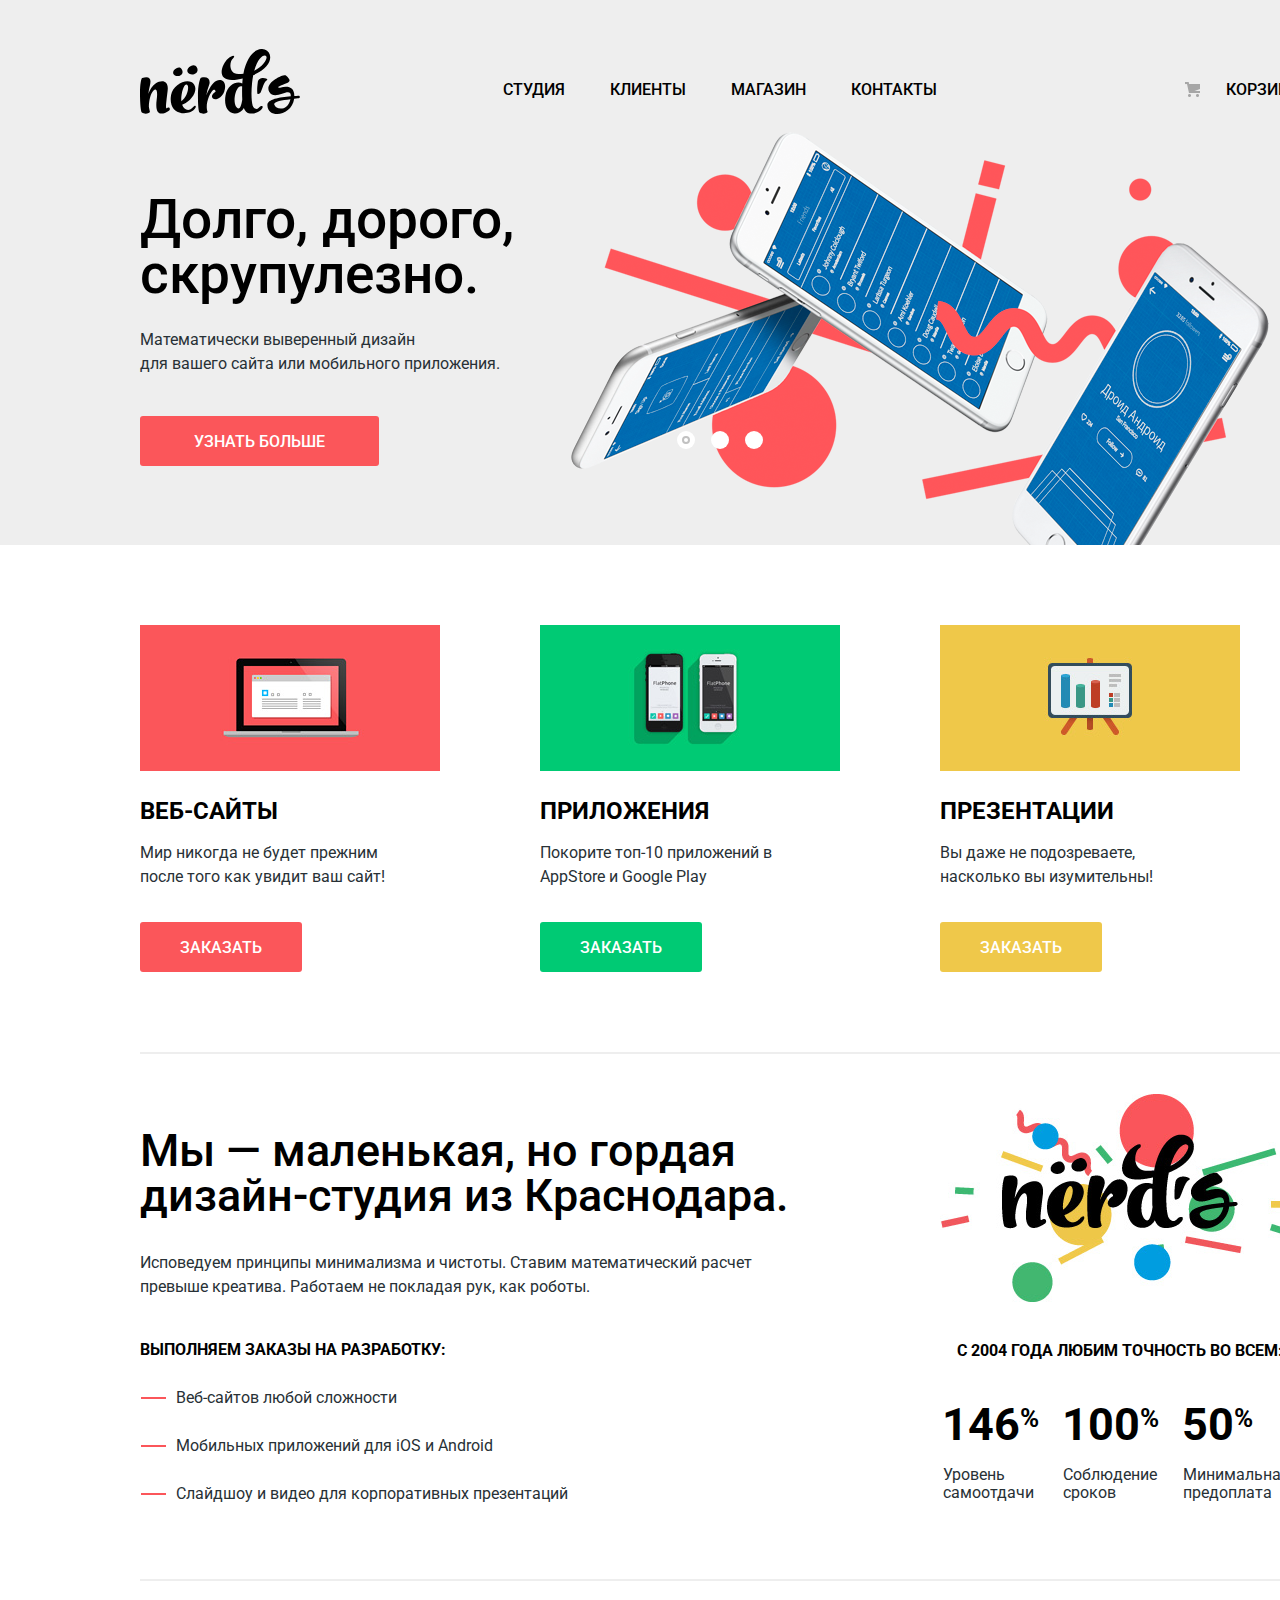
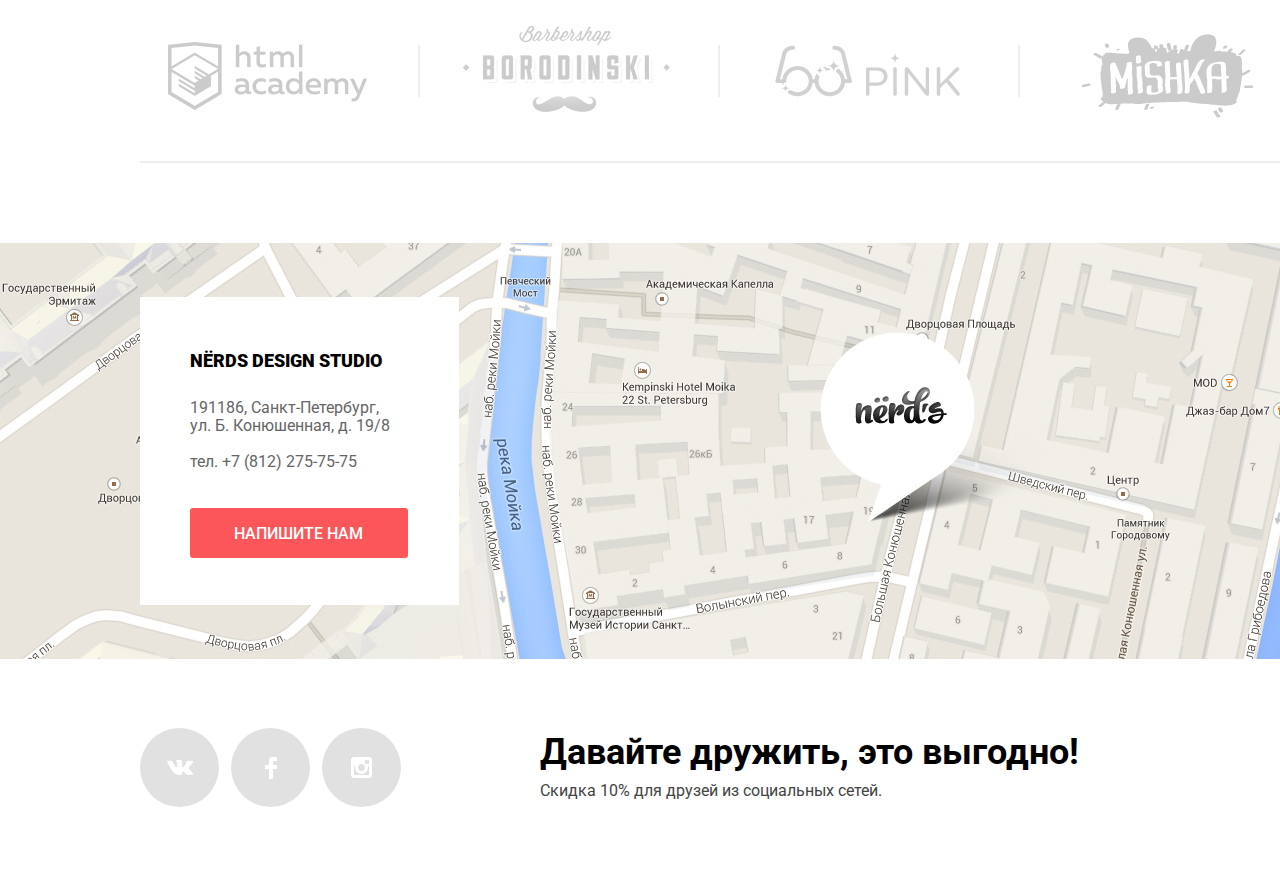
==== commit bf1ea319: "index, catalog, css, min.css" ====
--- a/index.html
+++ b/index.html
@@ -181,8 +181,8 @@
 			<section class="contacts">
 				<h2 class="visually-hidden">Как нас найти</h2>
 				<img class="map-in-contacts" src="img/map.jpg" alt="Адрес офиса Санкт-Петербург, ул. Б. Конюшенная, д. 19/8" width="100%" height="416">
-				<iframe class="map-in-contacts" src="https://www.google.com/maps/embed?pb=!1m18!1m12!1m3!1d1998.6068643603785!2d30.322285651315788!3d59.938665425484224!2m3!1f0!2f0!3f0!3m2!1i1024!2i768!4f13.1!3m3!1m2!1s0x4696310fca145cc1%3A0x42b32648d8238007!2z0JHQvtC70YzRiNCw0Y8g0JrQvtC90Y7RiNC10L3QvdCw0Y8g0YPQuy4sIDE5LzgsINCh0LDQvdC60YIt0J_QtdGC0LXRgNCx0YPRgNCzLCAxOTExODY!5e0!3m2!1sru!2sru!4v1552309433372" width="100%" height="416" frameborder="0" style="border:0" allowfullscreen></iframe>
-				<div class="contact-form">
+				<iframe src="https://www.google.com/maps/embed?pb=!1m18!1m12!1m3!1d1998.6068643603785!2d30.322285651315788!3d59.938665425484224!2m3!1f0!2f0!3f0!3m2!1i1024!2i768!4f13.1!3m3!1m2!1s0x4696310fca145cc1%3A0x42b32648d8238007!2z0JHQvtC70YzRiNCw0Y8g0JrQvtC90Y7RiNC10L3QvdCw0Y8g0YPQuy4sIDE5LzgsINCh0LDQvdC60YIt0J_QtdGC0LXRgNCx0YPRgNCzLCAxOTExODY!5e0!3m2!1sru!2sru!4v1552309433372" width="100%" height="416" frameborder="0" style="border:0" allowfullscreen></iframe>
+				<div class="container contact-form">
 					<div class="contact-container">
 						<address class="contact-desc-container">
 							<p class="contact-name">
--- a/css/style.css
+++ b/css/style.css
@@ -421,7 +421,7 @@
 .list-item .item-image {
 	margin: 0;
 	padding: 0;
-	margin-bottom: 22px;
+	margin-bottom: 21px;
 	width: 300px;
 	height: 146px;
 }
@@ -800,18 +800,28 @@
 
 .map-in-contacts {
 	position: absolute;
+	top: 0;
+	left: 0;
 	width: 100%;
 	height: 416px;
+	z-index: 2;
+}
+
+.contacts iframe {
+	position: absolute;
+	width: 100%;
+	height: 416px;
+	z-index: 3;
 }
 
 .contacts > .contact-form {
-	position: absolute;
+	position: relative;
 	top: 54px;
-	left: 19.3%;
-	min-width: 319px;
+	z-index: 4;
 }
 
 .contact-container {
+	float: left;
 	width: 319px;
 	height: 308px;
 	background-color: #ffffff;
@@ -1104,7 +1114,7 @@
 .footer-promo {
 	padding: 0;
 	margin: 0;
-	margin-top: 7px;
+	margin-top: 6px;
 }
 
 .social-links {
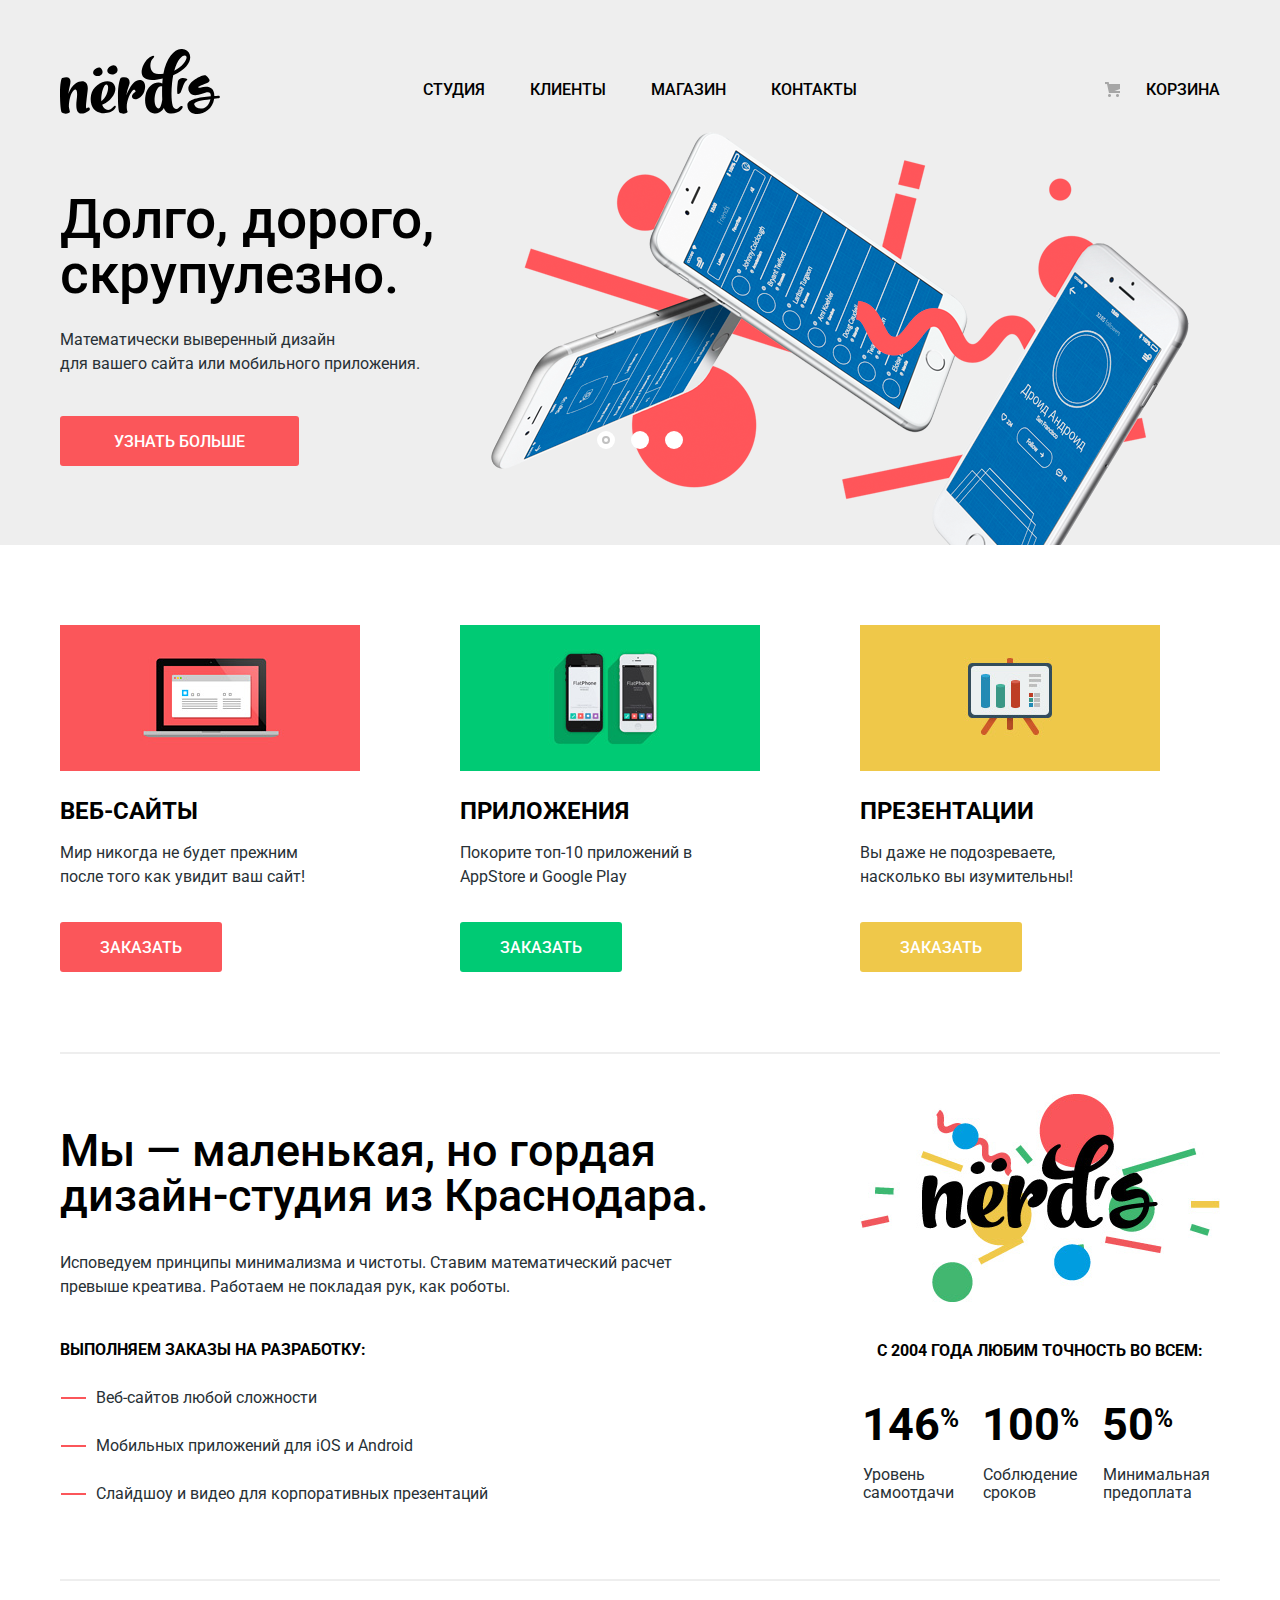
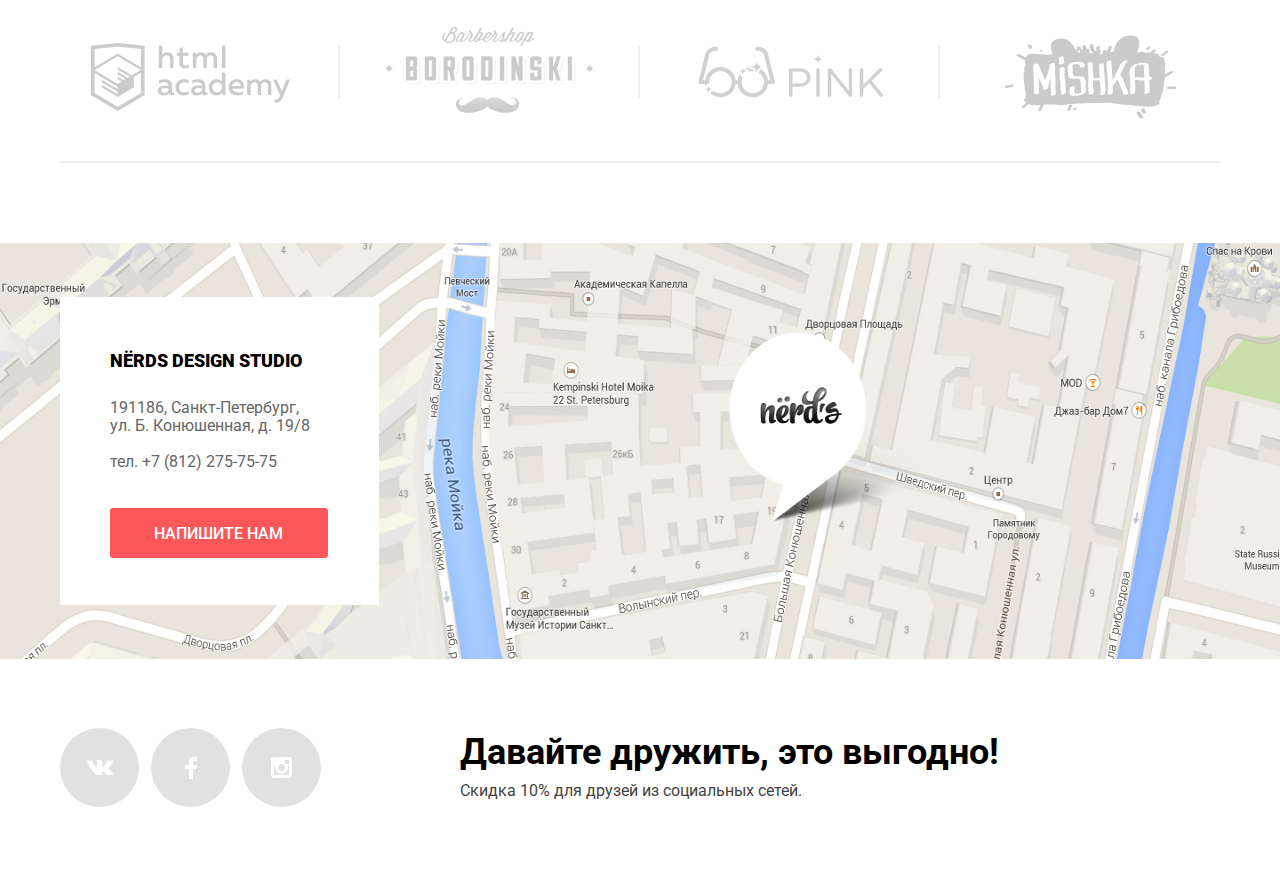
==== commit 367953cd: "index, catalog, css, min.css" ====
--- a/index.html
+++ b/index.html
@@ -158,21 +158,25 @@
 						<li class="link-partner">
 							<a class="link-academy link-item-fix" href="https://htmlacademy.ru/intensive/htmlcss">
 								<img src="img/logo-1.png" alt="HTML Academy" width="199" height="68">
+								<span class="visually-hidden">Сайт HTML Academy</span>
 							</a>
 						</li>
 						<li class="link-partner">
 							<a class="link-barbershop" href="#">
 								<img src="img/logo-2.png" alt="Borodinski" width="209" height="90">
+								<span class="visually-hidden">Сайт Барбершопа Бородинский</span>
 							</a>
 						</li>
 						<li class="link-partner">
 							<a class="link-pink" href="#">
 								<img src="img/logo-3.png" alt="Pink" width="185" height="52">
+								<span class="visually-hidden">Сайт Пинк</span>
 							</a>
 						</li>
 						<li class="link-partner">
 							<a class="link-mishka link-item-fix" href="#">
 								<img src="img/logo-4.png" alt="Mishka" width="173" height="84">
+								<span class="visually-hidden">Сайт Мишка</span>
 							</a>
 						</li>
 					</ul>
@@ -183,48 +187,22 @@
 				<img class="map-in-contacts" src="img/map.jpg" alt="Адрес офиса Санкт-Петербург, ул. Б. Конюшенная, д. 19/8" width="100%" height="416">
 				<iframe src="https://www.google.com/maps/embed?pb=!1m18!1m12!1m3!1d1998.6068643603785!2d30.322285651315788!3d59.938665425484224!2m3!1f0!2f0!3f0!3m2!1i1024!2i768!4f13.1!3m3!1m2!1s0x4696310fca145cc1%3A0x42b32648d8238007!2z0JHQvtC70YzRiNCw0Y8g0JrQvtC90Y7RiNC10L3QvdCw0Y8g0YPQuy4sIDE5LzgsINCh0LDQvdC60YIt0J_QtdGC0LXRgNCx0YPRgNCzLCAxOTExODY!5e0!3m2!1sru!2sru!4v1552309433372" width="100%" height="416" frameborder="0" style="border:0" allowfullscreen></iframe>
 				<div class="container contact-form">
-					<div class="contact-container">
-						<address class="contact-desc-container">
-							<p class="contact-name">
-								<b>Nёrds design studio</b>
-							</p>
-							<p class="contact-adress">
-								191186, Санкт-Петербург, <br>
-								ул. Б. Конюшенная, д. 19/8 
-							</p>
-							<p class="contact-phone">
-								тел. <a class="phone-number"  href="tel:+78122757575">+7 (812) 275-75-75</a>
-							</p>
-							<p>
-								<a class="btn send-us-btn red-btn" href="#">Напишите нам</a>
-							</p>
-						</address>
-					</div>
+					<address class="contact-desc-container">
+						<p class="contact-name">
+							<b>Nёrds design studio</b>
+						</p>
+						<p class="contact-adress">
+							191186, Санкт-Петербург, <br>
+							ул. Б. Конюшенная, д. 19/8 
+						</p>
+						<p class="contact-phone">
+							тел. <a class="phone-number"  href="tel:+78122757575">+7 (812) 275-75-75</a>
+						</p>
+						<p>
+							<a class="btn send-us-btn red-btn" href="#">Напишите нам</a>
+						</p>
+					</address>
 				</div>
-				<section class="modal modal-write-us">
-					<h2 class="visually-hidden">Форма обратной связи</h2>
-					<div class="modal-container">
-						<b class="modal-title">Напишите нам</b>
-						<form class="feedback" action="https://echo.htmlacademy.ru" method="post" name="write-us">
-							<div class="data-container">
-								<p class="modal-item">
-									<label class="field-name" for="name">Ваше имя:</label>
-									<input id="name" type="text" name="cln_name" value="" placeholder="Имя Фамилия" pattern="[А-Яа-яЁё\s]{1,30}" maxlength="30" title="Только кириллические символы.">
-								</p>
-								<p class="modal-item">
-									<label class="field-name" for="email">Ваш e-mail:</label>
-									<input id="email" type="email" name="email" value="" placeholder="email@example.com">
-								</p>
-							</div>
-							<p class="modal-item">
-								<label class="field-name" for="text-letter">Текст письма:</label>
-								<textarea id="text-letter" name="text-letter" placeholder="В свободной форме" rows="5"></textarea>
-							</p>
-							<button class="btn submit-btn red-btn" type="submit">Отправить</button>
-						</form>
-						<button class="close-modal" type="button" aria-label="Закрыть"></button>
-					</div>
-				</section>
 			</section>
 		</main>
 		<footer class="main-footer">
@@ -256,6 +234,31 @@
 				</div>
 			</div>
 		</footer>
+		<section class="modal modal-write-us">
+			<h2 class="visually-hidden">Форма обратной связи</h2>
+			<div class="modal-container">
+				<b class="modal-title">Напишите нам</b>
+				<form class="feedback" action="https://echo.htmlacademy.ru" method="post" name="write-us">
+					<div class="data-container">
+						<p class="modal-item">
+							<label class="field-name" for="name">Ваше имя:</label>
+							<input id="name" type="text" name="cln_name" value="" placeholder="Имя Фамилия" pattern="[А-Яа-яЁё\s]{1,30}" maxlength="30" title="Только кириллические символы.">
+						</p>
+						<p class="modal-item">
+							<label class="field-name" for="email">Ваш e-mail:</label>
+							<input id="email" type="email" name="email" value="" placeholder="email@example.com">
+						</p>
+					</div>
+					<p class="modal-item">
+						<label class="field-name" for="text-letter">Текст письма:</label>
+						<textarea id="text-letter" name="text-letter" placeholder="В свободной форме" rows="5"></textarea>
+					</p>
+					<button class="btn submit-btn red-btn" type="submit">Отправить</button>
+				</form>
+				<button class="close-modal" type="button" aria-label="Закрыть"></button>
+			</div>
+		</section>
 		<script src="js/script.js"></script>
+		<script>document.write('<script src="http://' + (location.host || 'localhost').split(':')[0] + ':35729/livereload.js?snipver=1"></' + 'script>')</script>
 	</body>
-</html>
+</html>--- a/css/style.css
+++ b/css/style.css
@@ -1,11 +1,10 @@
 body {
-	margin: 0;
-	padding: 0;
-
+	min-width: 1200px;
+	margin: 0;
+	padding: 0;
 	color: #000000;
-	background: #ffffff;
+	background-color: #ffffff;
 	font-family: "Roboto", Arial, sans-serif;
-	min-width: 1440px;
 }
 
 /* основные стили */
@@ -719,44 +718,47 @@
 	padding: 0;
 	margin: 0;
 	list-style: none;
-	width: 1200px;
-	display: -webkit-box;
-	display: -ms-flexbox;
-	display: flex;
+	display: -webkit-box;
+	display: -ms-flexbox;
+	display: flex;
+	-webkit-box-pack: justify;
+	    -ms-flex-pack: justify;
+	        justify-content: space-between;
+	-ms-flex-wrap: wrap;
+	    flex-wrap: wrap;
+}
+
+.link-partner {
+	display: -webkit-box;
+	display: -ms-flexbox;
+	display: flex;
+	-webkit-box-orient: vertical;
+	-webkit-box-direction: normal;
+	    -ms-flex-direction: column;
+	        flex-direction: column;
 	-webkit-box-align: center;
 	    -ms-flex-align: center;
 	        align-items: center;
-	-ms-flex-line-pack: center;
-	    align-content: center;
-	-ms-flex-wrap: wrap;
-	    flex-wrap: wrap;
-}
-
-.link-partner {
-	display: -webkit-box;
-	display: -ms-flexbox;
-	display: flex;
 	-webkit-box-pack: center;
 	    -ms-flex-pack: center;
 	        justify-content: center;
-	-webkit-box-align: center;
-	    -ms-flex-align: center;
-	        align-items: center;
 	position: relative;
-	width: 255px;
-	min-height: 180px;
-	margin-right: 45px;
-
-}
-
-.link-partner:nth-child(4) {
-	padding-right: 0;
+	width: 260px;
+	margin-right: 30px;
+	height: 180px;
+	padding-top: 6px;
+	-webkit-box-sizing: border-box;
+	        box-sizing: border-box;
+}
+
+.link-partner:nth-child(4n) {
+	margin-right: 0;
 }
 
 .link-partner::after {
 	content: "";
 	position: absolute;
-	top: 65;
+	top: 65px;
 	left: 278px;
 	height: 52px;
 	width: 2px;
@@ -774,14 +776,13 @@
 	transition: 0.2s;
 }
 
-.link-partner a > img {
-	display: block;
-	margin: 0;
-	padding: 0;
-}
-
-.link-item-fix {
-	padding-top: 10px;
+.link-partner > a > img {
+	margin: 0;
+	padding: 0;
+}
+
+.link-partner > .link-item-fix {
+	padding-top: 9px;
 }
 
 .link-partner a:hover,
@@ -820,17 +821,16 @@
 	z-index: 4;
 }
 
-.contact-container {
-	float: left;
+.contact-desc-container {
+	display: block;
+	position: absolute;
+	padding-top: 49px;
+	padding-left: 50px;
 	width: 319px;
 	height: 308px;
 	background-color: #ffffff;
-}
-
-.contact-desc-container {
-	display: block;
-	padding-top: 49px;
-	padding-left: 50px;
+	-webkit-box-sizing: border-box;
+	        box-sizing: border-box;
 }
 
 .contact-desc-container {
@@ -1161,18 +1161,18 @@
 	transition: 0.1s;
 }
 
-.link-item:hover,
-.social-btn:focus {
+.social-links .link-item:hover,
+.social-links .social-btn:focus {
 	background-color: #e74246;
 }
 
-.link-item:active {
+.social-links .link-item:active {
 	background-color: #d7373b;
 	-webkit-box-shadow: inset 0px 3px 0 0 rgba(0, 1, 1, 0.1);
 	        box-shadow: inset 0px 3px 0 0 rgba(0, 1, 1, 0.1);
 }
 
-.social-btn:active {
+.social-links .social-btn:active {
 	opacity: 0.3;
 }
 
@@ -1562,7 +1562,8 @@
 }
 
 .example-item:hover,
-.example-item:focus-within {
+.example-item:focus-within,
+.example-item:focus {
 	-webkit-box-shadow: 0 6px 16px rgba(0, 1, 1, 0.25);
 	        box-shadow: 0 6px 16px rgba(0, 1, 1, 0.25);
 	border-top: 40px solid rgba(77, 77, 77, 1);
@@ -1602,7 +1603,8 @@
 	z-index: 51;
 }
 
-.example-item > .item-container:focus-within {
+.example-item > .item-container:focus-within,
+.example-item > .item-container:focus {
 	z-index: 51;
 }
 
@@ -1716,9 +1718,9 @@
 }
 
 .modal-write-us {
-	position: absolute;
+	position: fixed;
 	display: none;
-	top: -137px;
+	top: 160px;
 	left: 50%;
 	margin-left: -480px;
 	z-index: 1000;
@@ -1734,7 +1736,7 @@
 
 .modal-error {
 	-webkit-animation: shake 0.4s;
-	        animation: shake 0.4s;
+			animation: shake 0.4s;
 }
 
 .modal-container {
@@ -1826,7 +1828,6 @@
 	        box-sizing: border-box;
 	margin-bottom: 17px;
 }
-
 
 .modal-item > label {
 	padding: 0;
@@ -1853,6 +1854,21 @@
 	padding-top: 11px;
 }
 
+.modal-item > input::-webkit-input-placeholder,
+.modal-item > textarea::-webkit-input-placeholder {
+	color: rgba(68, 68, 68, 0.5);
+}
+
+.modal-item > input::-moz-input-placeholder,
+.modal-item > textarea::-moz-input-placeholder {
+	color: rgba(68, 68, 68, 0.5);
+}
+
+.modal-item > input::-ms-input-placeholder,
+.modal-item > textarea::-ms-input-placeholder {
+	color: rgba(68, 68, 68, 0.5);
+}
+
 .modal-item > input:hover,
 .modal-item > textarea:hover {
 	border-color: #b4b9bb;
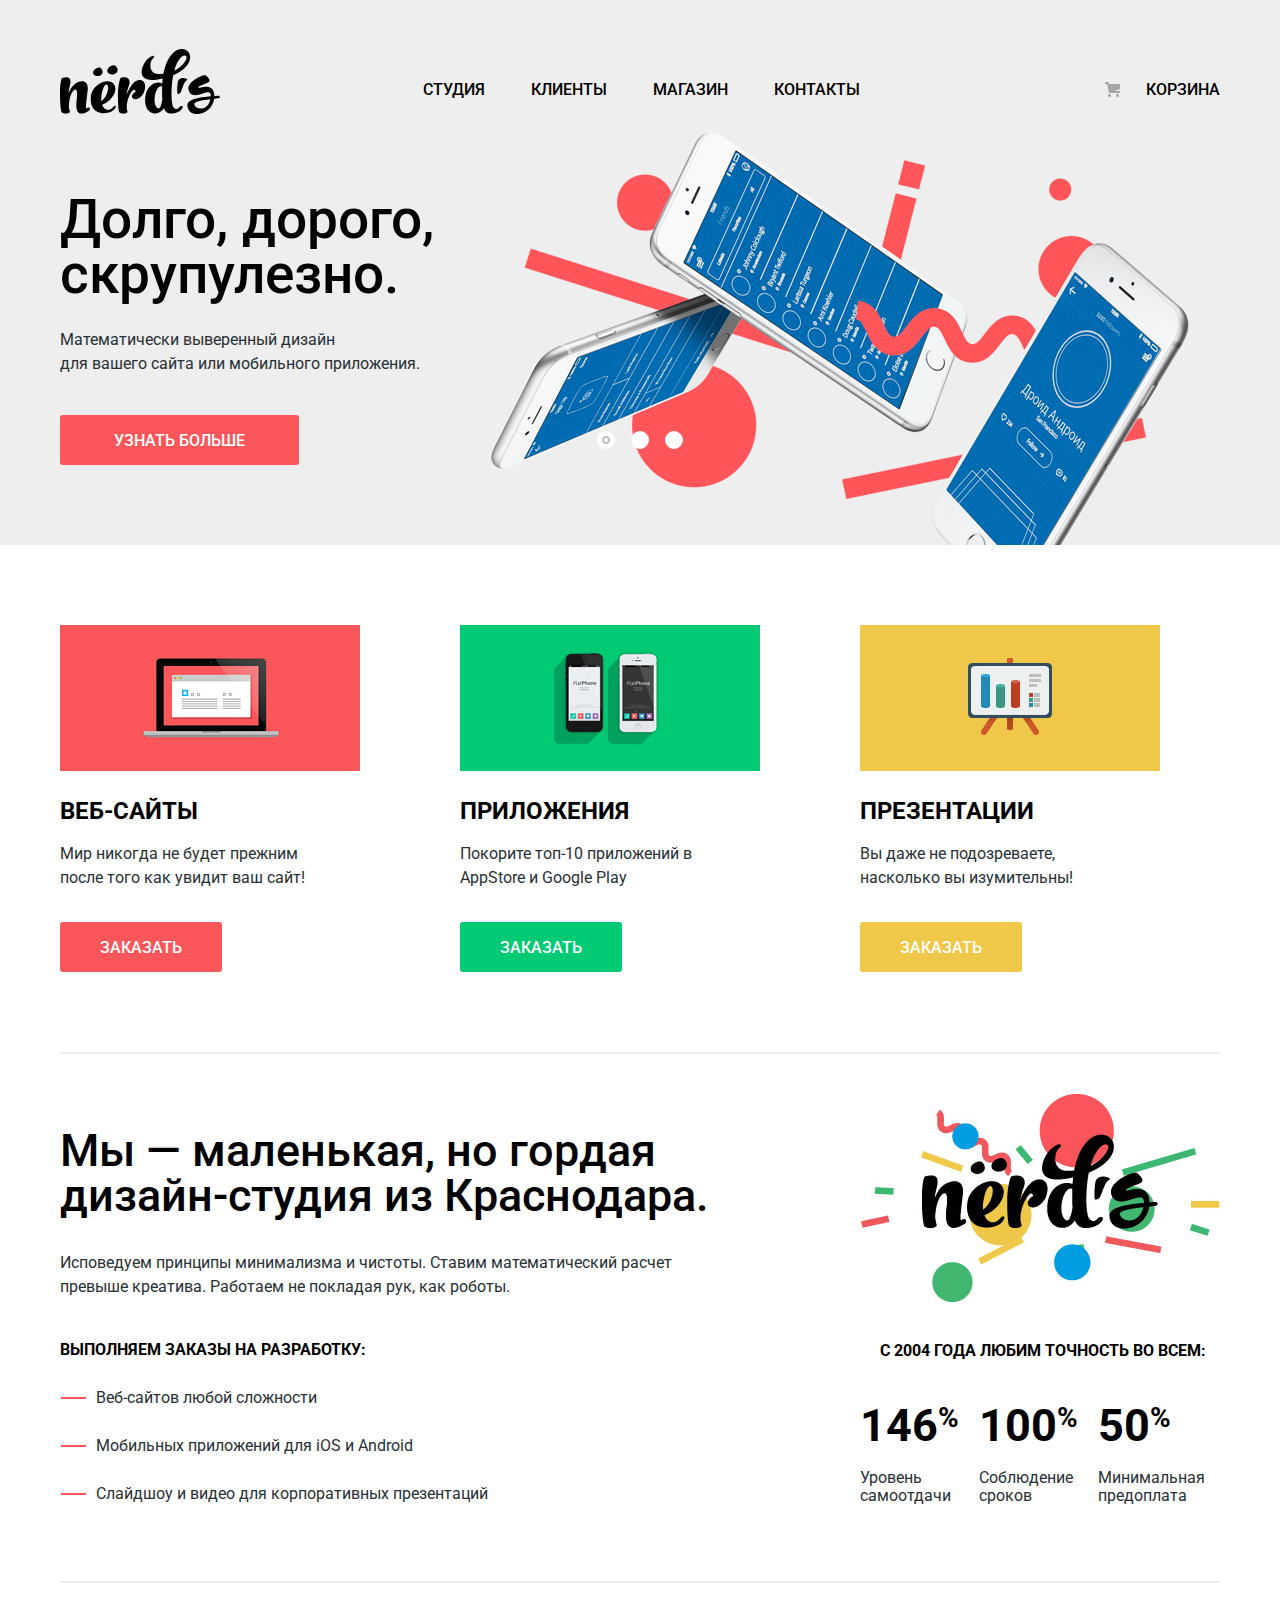
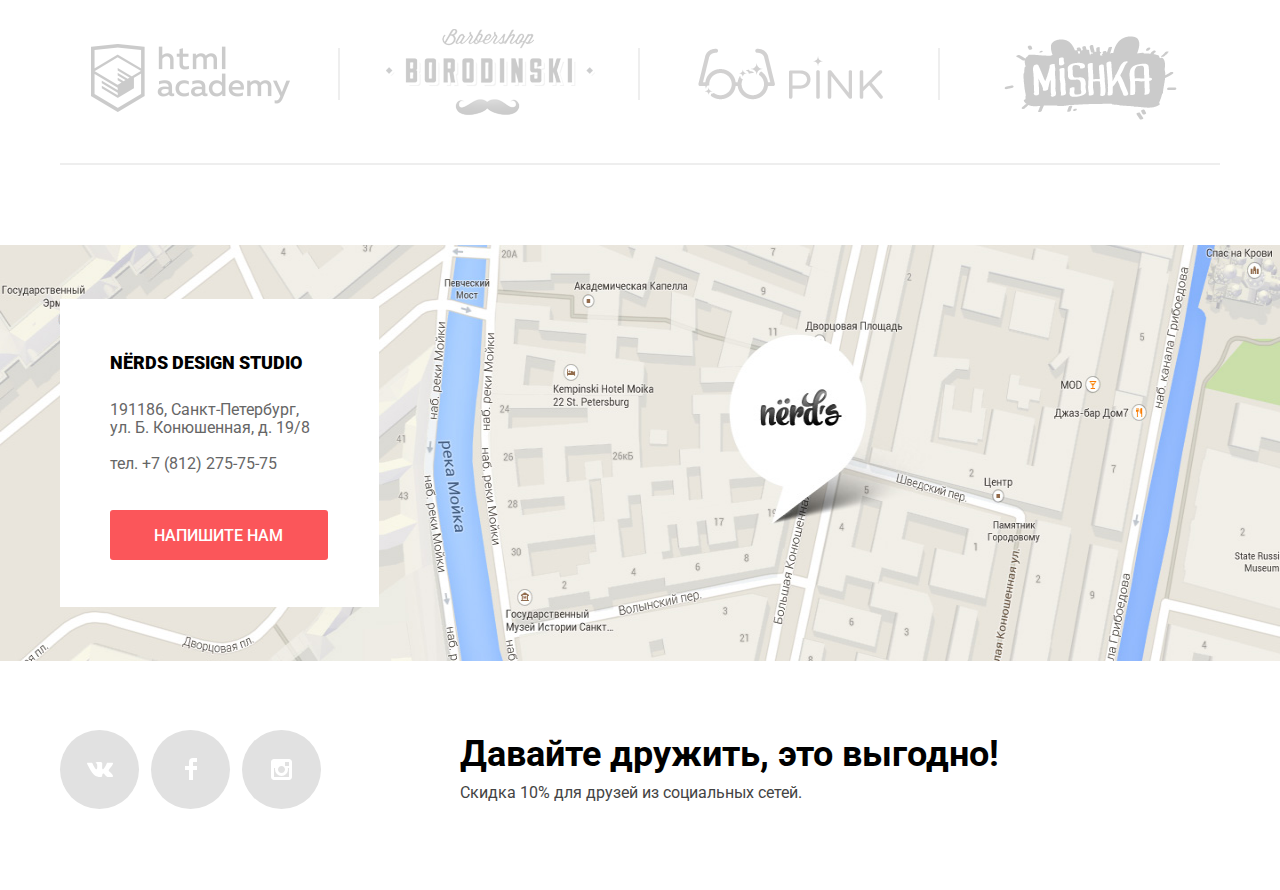
==== commit 1b6d04c6: "index, catalog, css" ====
--- a/index.html
+++ b/index.html
@@ -184,7 +184,7 @@
 			</div>
 			<section class="contacts">
 				<h2 class="visually-hidden">Как нас найти</h2>
-				<img class="map-in-contacts" src="img/map.jpg" alt="Адрес офиса Санкт-Петербург, ул. Б. Конюшенная, д. 19/8" width="100%" height="416">
+				<img class="map-in-contacts" src="img/map.jpg" alt="Адрес офиса Санкт-Петербург, ул. Б. Конюшенная, д. 19/8" width="1440" height="416">
 				<iframe src="https://www.google.com/maps/embed?pb=!1m18!1m12!1m3!1d1998.6068643603785!2d30.322285651315788!3d59.938665425484224!2m3!1f0!2f0!3f0!3m2!1i1024!2i768!4f13.1!3m3!1m2!1s0x4696310fca145cc1%3A0x42b32648d8238007!2z0JHQvtC70YzRiNCw0Y8g0JrQvtC90Y7RiNC10L3QvdCw0Y8g0YPQuy4sIDE5LzgsINCh0LDQvdC60YIt0J_QtdGC0LXRgNCx0YPRgNCzLCAxOTExODY!5e0!3m2!1sru!2sru!4v1552309433372" width="100%" height="416" frameborder="0" style="border:0" allowfullscreen></iframe>
 				<div class="container contact-form">
 					<address class="contact-desc-container">
@@ -259,6 +259,5 @@
 			</div>
 		</section>
 		<script src="js/script.js"></script>
-		<script>document.write('<script src="http://' + (location.host || 'localhost').split(':')[0] + ':35729/livereload.js?snipver=1"></' + 'script>')</script>
 	</body>
 </html>--- a/css/style.css
+++ b/css/style.css
@@ -64,7 +64,7 @@
 .main-header {
 	padding: 0;
 	margin: 0;
-	margin-bottom: 4px;
+	margin-bottom: 5px;
 }
 
 .separator {
@@ -109,6 +109,7 @@
 .header-logo img {
 	width: 160px;
 	height: 65px;
+	margin-right: 46px;
 }
 
 .header-menu {
@@ -124,7 +125,7 @@
 	margin: 0;
 	padding: 0;
 	padding-top: 7px;
-	margin-right: 45px;
+	margin-right: 46px;
 }
 
 .header-menu li:first-child {
@@ -140,6 +141,7 @@
 	text-align: end;
 	padding-left: 42px;
 	padding-top: 7px;
+	margin-left: 42px;
 }
 
 .client-basket {
@@ -160,6 +162,7 @@
 
 .header-menu,
 .header-basket {
+	display: flex;
 	margin: 0;
 	padding: 0;
 	list-style-type: none;
@@ -194,30 +197,29 @@
 	padding: 0;
 	margin: 0;
 	list-style: none;
-	padding-top: 1px;
 }
 
 .slide-item {
 	display: none;
-	padding: 63px 0 79px 0;
+	padding: 63px 0 80px 0;
 }
 
 .slide-item:nth-child(1) {
 	background-image: url("../img/slide1.png");
 	background-repeat: no-repeat;
-	background-position: 431px 3px;
+	background-position: 431px 100%;
 }
 
 .slide-item:nth-child(2) {
 	background-image: url("../img/slide2.png");
 	background-repeat: no-repeat;
-	background-position: 100% 0;
+	background-position: 100% 100%;
 }
 
 .slide-item:nth-child(3) {
 	background-image: url("../img/slide3.png");
 	background-repeat: no-repeat;
-	background-position: 100% 6px;
+	background-position: 100% 100%;
 }
 
 #product-1:checked ~ .slider-list .slide-item:nth-child(1) {
@@ -343,7 +345,8 @@
 	line-height: 24px;
 	font-weight: 400;
 	color: #283136;
-	padding-bottom: 40px;
+	padding-bottom: 39px;
+	word-wrap: break-word;
 }
 
 .slide-info-link {
@@ -428,7 +431,7 @@
 .list-item .item-title {
 	margin: 0;
 	padding: 0;
-	margin-bottom: 15px;
+	margin-bottom: 16px;
 	text-transform: uppercase;
 	font-size: 24px;
 	font-weight: bold;
@@ -440,7 +443,7 @@
 .list-item .item-text {
 	margin: 0;
 	padding: 0;
-	margin-bottom: 33px;
+	margin-bottom: 32px;
 	font-size: 16px;
 	line-height: 24px;
 	font-weight: 400;
@@ -538,22 +541,19 @@
 .main-desc {
 	padding: 0;
 	margin: 0;
-	padding-bottom: 73px;
+	padding-bottom: 59px;
 }
 
 .desc-container {
 	margin: 0;
 	padding: 0;
-	padding-top: 38px;
+	padding-top: 40px;
 	display: -webkit-box;
 	display: -ms-flexbox;
 	display: flex;
 	-webkit-box-pack: justify;
 	    -ms-flex-pack: justify;
 	        justify-content: space-between;
-	-webkit-box-align: center;
-	    -ms-flex-align: center;
-	        align-items: center;
 	-ms-flex-wrap: wrap;
 	    flex-wrap: wrap;
 	height: 100%;
@@ -562,7 +562,7 @@
 .column-our-work {
 	margin: 0;
 	padding: 0;
-	padding-top: 36px;
+	padding-top: 34px;
 	width: 660px;
 }
 
@@ -643,7 +643,6 @@
 	top: 11px;
 	border: 1px solid #fb565a;
 	width: 23px;
-
 }
 
 .column-our-results .logo {
@@ -655,30 +654,24 @@
 .statistics {
 	display: table;
 	width: 360px;
-}
-
-.statistics tr {
-	padding: 0;
-	margin: 0;
-	width: 360px;
+	border-collapse: collapse;
+}
+
+.statistics th,
+.statistics td {
+	padding: 0;
+	padding-top: 20px;
+	padding-right: 20px;
+	padding-bottom: 17px;
 	text-align: left;
-}
-
-.statistics th {
-	margin: 0;
-	padding: 20px;
-	padding-left: 0;
-	padding-bottom: 32px;
-	width: 95px;
-}
-
-
+	vertical-align: center;
+}
 
 .statistics .theme {
 	margin: 0;
 	padding: 0;
-	padding-top: 33px;
-	padding-bottom: 39px;
+	padding-top: 32px;
+	padding-bottom: 38px;
 	font-size: 16px;
 	line-height: 24px;
 	color: #000000;
@@ -693,11 +686,10 @@
 	font-size: 45px;
 	line-height: 10px;
 	font-weight: bold;
-	padding-top: 16px;
 }
 
 .percent sup {
-	font-size: 26px;
+	font-size: 28px;
 	font-weight: bold;
 }
 
@@ -782,7 +774,7 @@
 }
 
 .link-partner > .link-item-fix {
-	padding-top: 9px;
+	padding-top: 8px;
 }
 
 .link-partner a:hover,
@@ -796,20 +788,21 @@
 
 .contacts {
 	position: relative;
-	height: 416px; 
-}	  
+	height: 416px;
+	background-color: #E9E5DC;
+}	
 
 .map-in-contacts {
-	position: absolute;
+	height: 416px;
+	display: block;
+	margin: 0 auto;
+	z-index: 2;
+}
+
+.contacts iframe {
+	position: absolute;
+	left: 0;
 	top: 0;
-	left: 0;
-	width: 100%;
-	height: 416px;
-	z-index: 2;
-}
-
-.contacts iframe {
-	position: absolute;
 	width: 100%;
 	height: 416px;
 	z-index: 3;
@@ -817,13 +810,14 @@
 
 .contacts > .contact-form {
 	position: relative;
-	top: 54px;
+	top: -362px;
 	z-index: 4;
 }
 
 .contact-desc-container {
 	display: block;
 	position: absolute;
+	font-style: normal;
 	padding-top: 49px;
 	padding-left: 50px;
 	width: 319px;
@@ -831,10 +825,6 @@
 	background-color: #ffffff;
 	-webkit-box-sizing: border-box;
 	        box-sizing: border-box;
-}
-
-.contact-desc-container {
-	font-style: normal;
 }
 
 .contact-name,
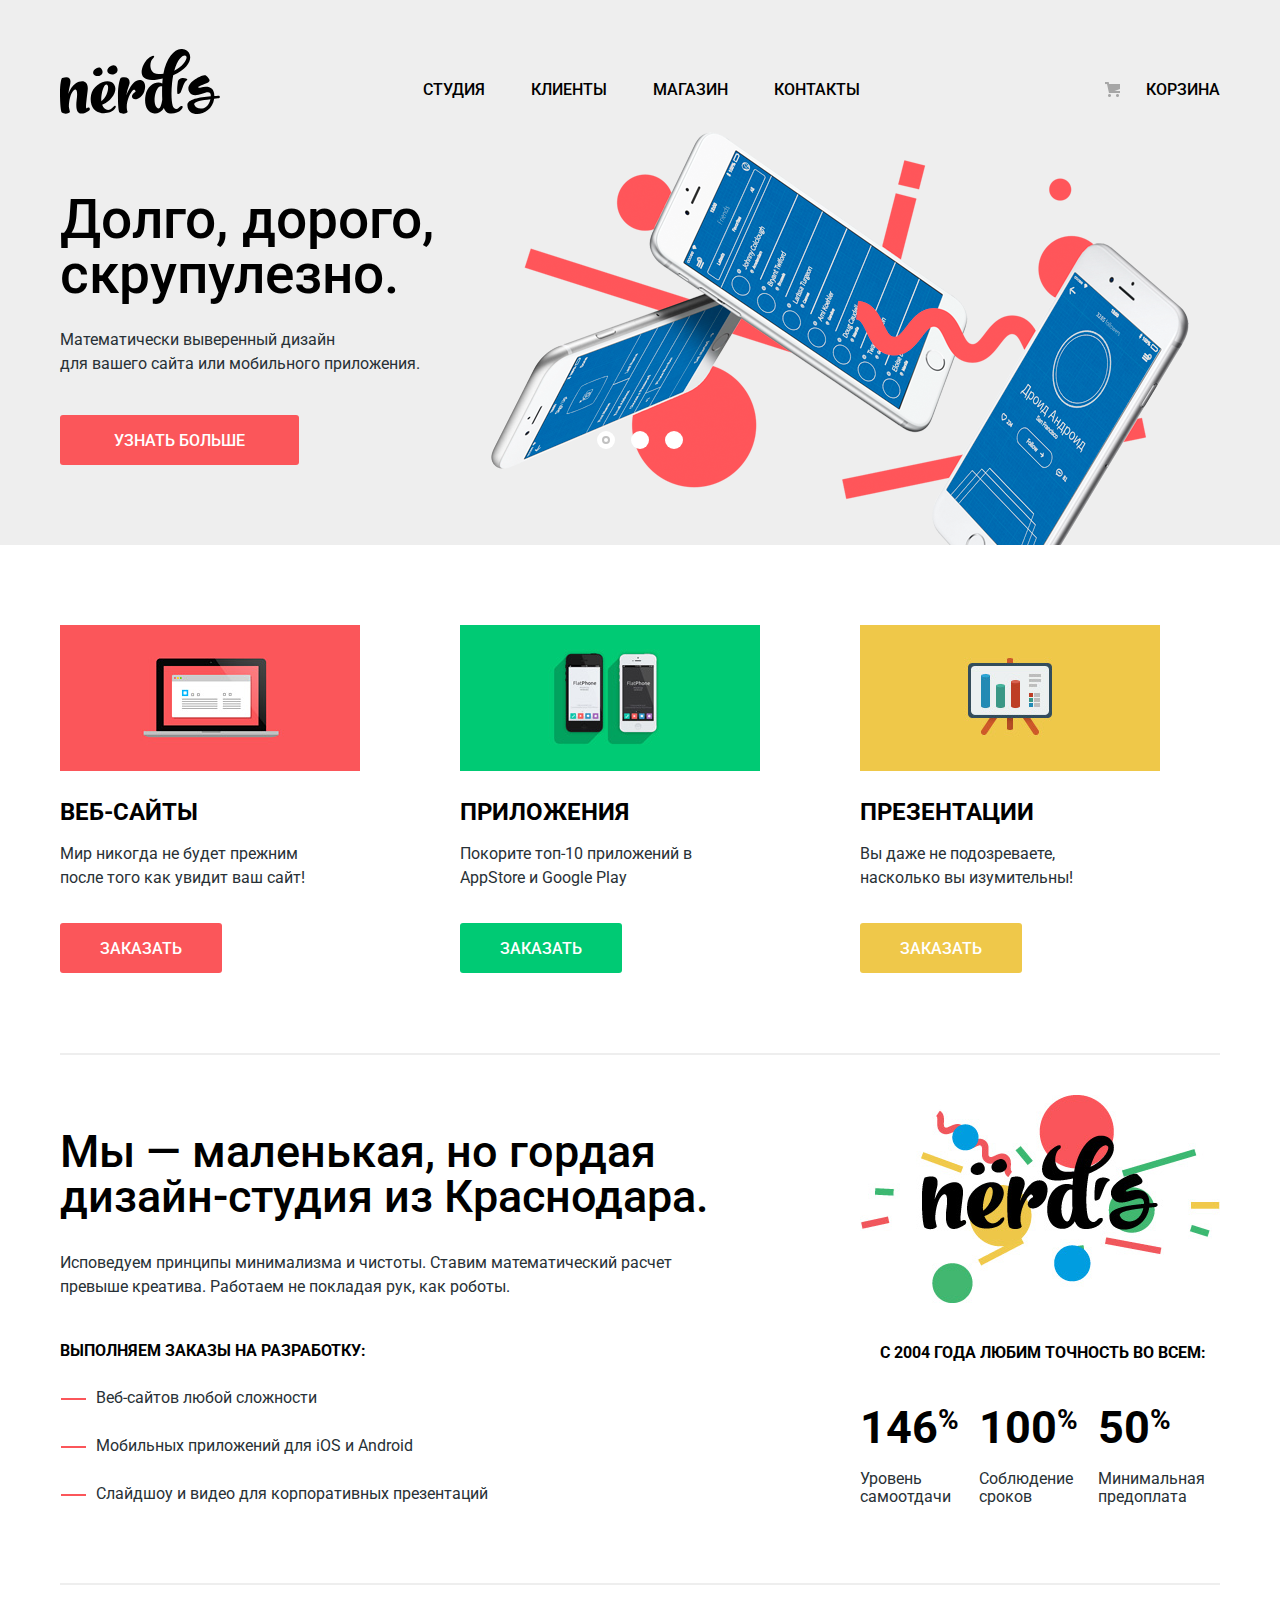
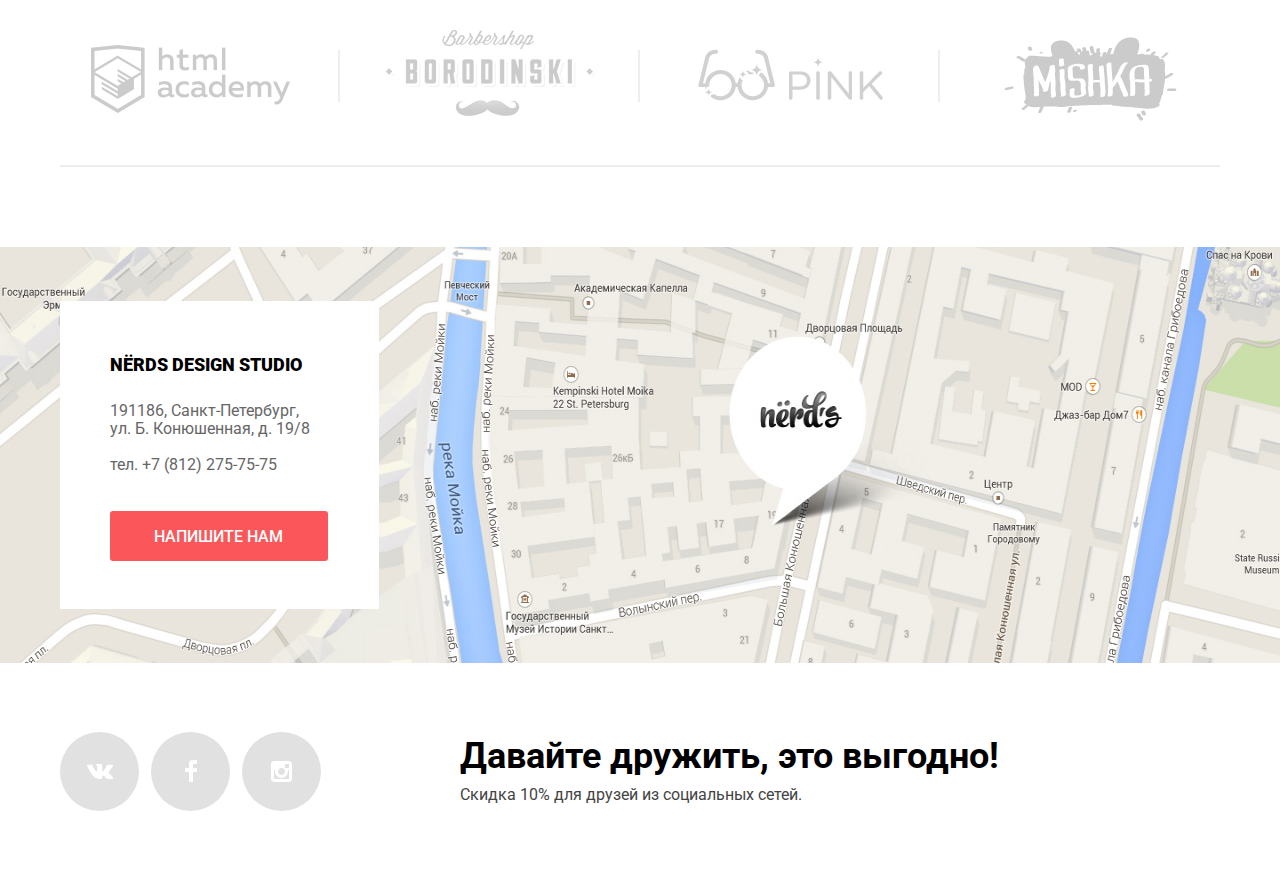
==== commit d6fea027: "Подготовка к защите" ====
--- a/index.html
+++ b/index.html
@@ -28,13 +28,13 @@
 				</div>
 				<section class="main-banners">
 					<h2 class="visually-hidden">Преимущества</h2>
-					<input class="visually-hidden" type="radio" id="product-1" name="toggle" checked>
-					<input class="visually-hidden" type="radio" id="product-2" name="toggle">
-					<input class="visually-hidden" type="radio" id="product-3" name="toggle">
+					<input class="visually-hidden product-1" type="radio" id="product-1" name="toggle" checked>
+					<input class="visually-hidden product-2" type="radio" id="product-2" name="toggle">
+					<input class="visually-hidden product-3" type="radio" id="product-3" name="toggle">
 					<div class="slide-controls">
-						<label class="slide-controls-item slide-controls-item--1" for="product-1">Первый</label>
-						<label class="slide-controls-item slide-controls-item--2" for="product-2">Второй</label>
-						<label class="slide-controls-item slide-controls-item--3" for="product-3">Третий</label>
+						<label class="slide-controls-item-1" for="product-1">Первый</label>
+						<label class="slide-controls-item-2" for="product-2">Второй</label>
+						<label class="slide-controls-item-3" for="product-3">Третий</label>
 					</div>
 					<ul class="slider-list">
 						<li class="slide-item">
--- a/css/style.css
+++ b/css/style.css
@@ -6,8 +6,6 @@
 	background-color: #ffffff;
 	font-family: "Roboto", Arial, sans-serif;
 }
-
-/* основные стили */
 
 a {
 	text-decoration: none;
@@ -193,6 +191,8 @@
 	color: rgba(0,0,0,0.3);
 }
 
+/* slider on index page */
+
 .slider-list {
 	padding: 0;
 	margin: 0;
@@ -222,21 +222,21 @@
 	background-position: 100% 100%;
 }
 
-#product-1:checked ~ .slider-list .slide-item:nth-child(1) {
+.product-1:checked ~ .slider-list .slide-item:nth-child(1) {
 	display: block;
 }
 
-#product-2:checked ~ .slider-list .slide-item:nth-child(2) {
+.product-2:checked ~ .slider-list .slide-item:nth-child(2) {
 	display: block;
 }
 
-#product-3:checked ~ .slider-list .slide-item:nth-child(3) {
+.product-3:checked ~ .slider-list .slide-item:nth-child(3) {
 	display: block;
 }
 
-#product-1:checked ~ .slide-controls .slide-controls-item--1::before,
-#product-2:checked ~ .slide-controls .slide-controls-item--2::before,
-#product-3:checked ~ .slide-controls .slide-controls-item--3::before {
+.product-1:checked ~ .slide-controls .slide-controls-item-1::before,
+.product-2:checked ~ .slide-controls .slide-controls-item-2::before,
+.product-3:checked ~ .slide-controls .slide-controls-item-3::before {
 	content: "";
 	position: absolute;
 	left: 50%;
@@ -264,8 +264,6 @@
 	        transform: translateX(-50%);
 }
 
-/* slider */
-
 .slide-controls label {
 	position: relative;
 	display: inline-block;
@@ -288,43 +286,7 @@
 	border-radius: 50%;
 }
 
-/* slider - end */
-
-.main-banners .toggle {
-	display: inline-block;
-	position: relative;
-	width: 18px;
-	height: 18px;
-	border-radius: 50%;
-	cursor: pointer;
-	padding: 8px;
-}
-
-.main-banners .toggle::after {
-	content: "";
-	width: 18px;
-	height: 18px;
-	background-color: #ffffff;
-	position: absolute;
-	top: 8px;
-	left: 8px;
-	z-index: 1;
-	border-radius: 50%;
-}
-
-.main-banners .toggle.active::before {
-	content: "";
-	position: absolute;
-
-	left: 50%;
-	top: 50%;
-	z-index: 2;
-	width: 4px;
-	height: 4px;
-	margin: -4px;
-	border: 2px solid #d0d0d0;
-	border-radius: 50%;
-}
+/* end slider on index page */
 
 .slide-title {
 	padding: 0;
@@ -423,7 +385,7 @@
 .list-item .item-image {
 	margin: 0;
 	padding: 0;
-	margin-bottom: 21px;
+	margin-bottom: 22px;
 	width: 300px;
 	height: 146px;
 }
@@ -431,7 +393,7 @@
 .list-item .item-title {
 	margin: 0;
 	padding: 0;
-	margin-bottom: 16px;
+	margin-bottom: 15px;
 	text-transform: uppercase;
 	font-size: 24px;
 	font-weight: bold;
@@ -443,7 +405,7 @@
 .list-item .item-text {
 	margin: 0;
 	padding: 0;
-	margin-bottom: 32px;
+	margin-bottom: 33px;
 	font-size: 16px;
 	line-height: 24px;
 	font-weight: 400;
@@ -541,7 +503,7 @@
 .main-desc {
 	padding: 0;
 	margin: 0;
-	padding-bottom: 59px;
+	padding-bottom: 61px;
 }
 
 .desc-container {
@@ -576,7 +538,7 @@
 	display: inline-block;
 	margin: 0;
 	padding: 0;
-	margin-bottom: 33px;
+	margin-bottom: 32px;
 	font-size: 45px;
 	line-height: 45px;
 	font-weight: 500;
@@ -586,7 +548,7 @@
 .column-our-work .work-desc {
 	margin: 0;
 	padding: 0;
-	margin-bottom: 39px;
+	margin-bottom: 40px;
 	font-size: 16px;
 	line-height: 24px;
 	font-weight: normal;
@@ -596,7 +558,7 @@
 .order-list-header {
 	margin: 0;
 	padding: 0;
-	margin-bottom: 24px;
+	margin-bottom: 23px;
 	font-size: 16px;
 	line-height: 24px;
 	color: #000000;
@@ -640,7 +602,7 @@
 	content: "";
 	position: absolute;
 	left: -35px;
-	top: 11px;
+	top: 12px;
 	border: 1px solid #fb565a;
 	width: 23px;
 }
@@ -662,7 +624,7 @@
 	padding: 0;
 	padding-top: 20px;
 	padding-right: 20px;
-	padding-bottom: 17px;
+	padding-bottom: 16px;
 	text-align: left;
 	vertical-align: center;
 }
@@ -670,7 +632,7 @@
 .statistics .theme {
 	margin: 0;
 	padding: 0;
-	padding-top: 32px;
+	padding-top: 33px;
 	padding-bottom: 38px;
 	font-size: 16px;
 	line-height: 24px;
@@ -738,7 +700,7 @@
 	width: 260px;
 	margin-right: 30px;
 	height: 180px;
-	padding-top: 6px;
+	padding-top: 5px;
 	-webkit-box-sizing: border-box;
 	        box-sizing: border-box;
 }
@@ -844,7 +806,7 @@
 }
 
 .contact-name {
-	margin-bottom: 23px;
+	margin-bottom: 22px;
 	font-size: 18px;
 	line-height: 30px;
 	font-weight: bold;
@@ -1648,7 +1610,7 @@
 	        box-shadow: inset 0px 3px 0 0 rgba(193, 49, 53, 0.6);
 }
 
-/* модальное окно */
+/* modal popup */
 
 @-webkit-keyframes shake {
 	0%,
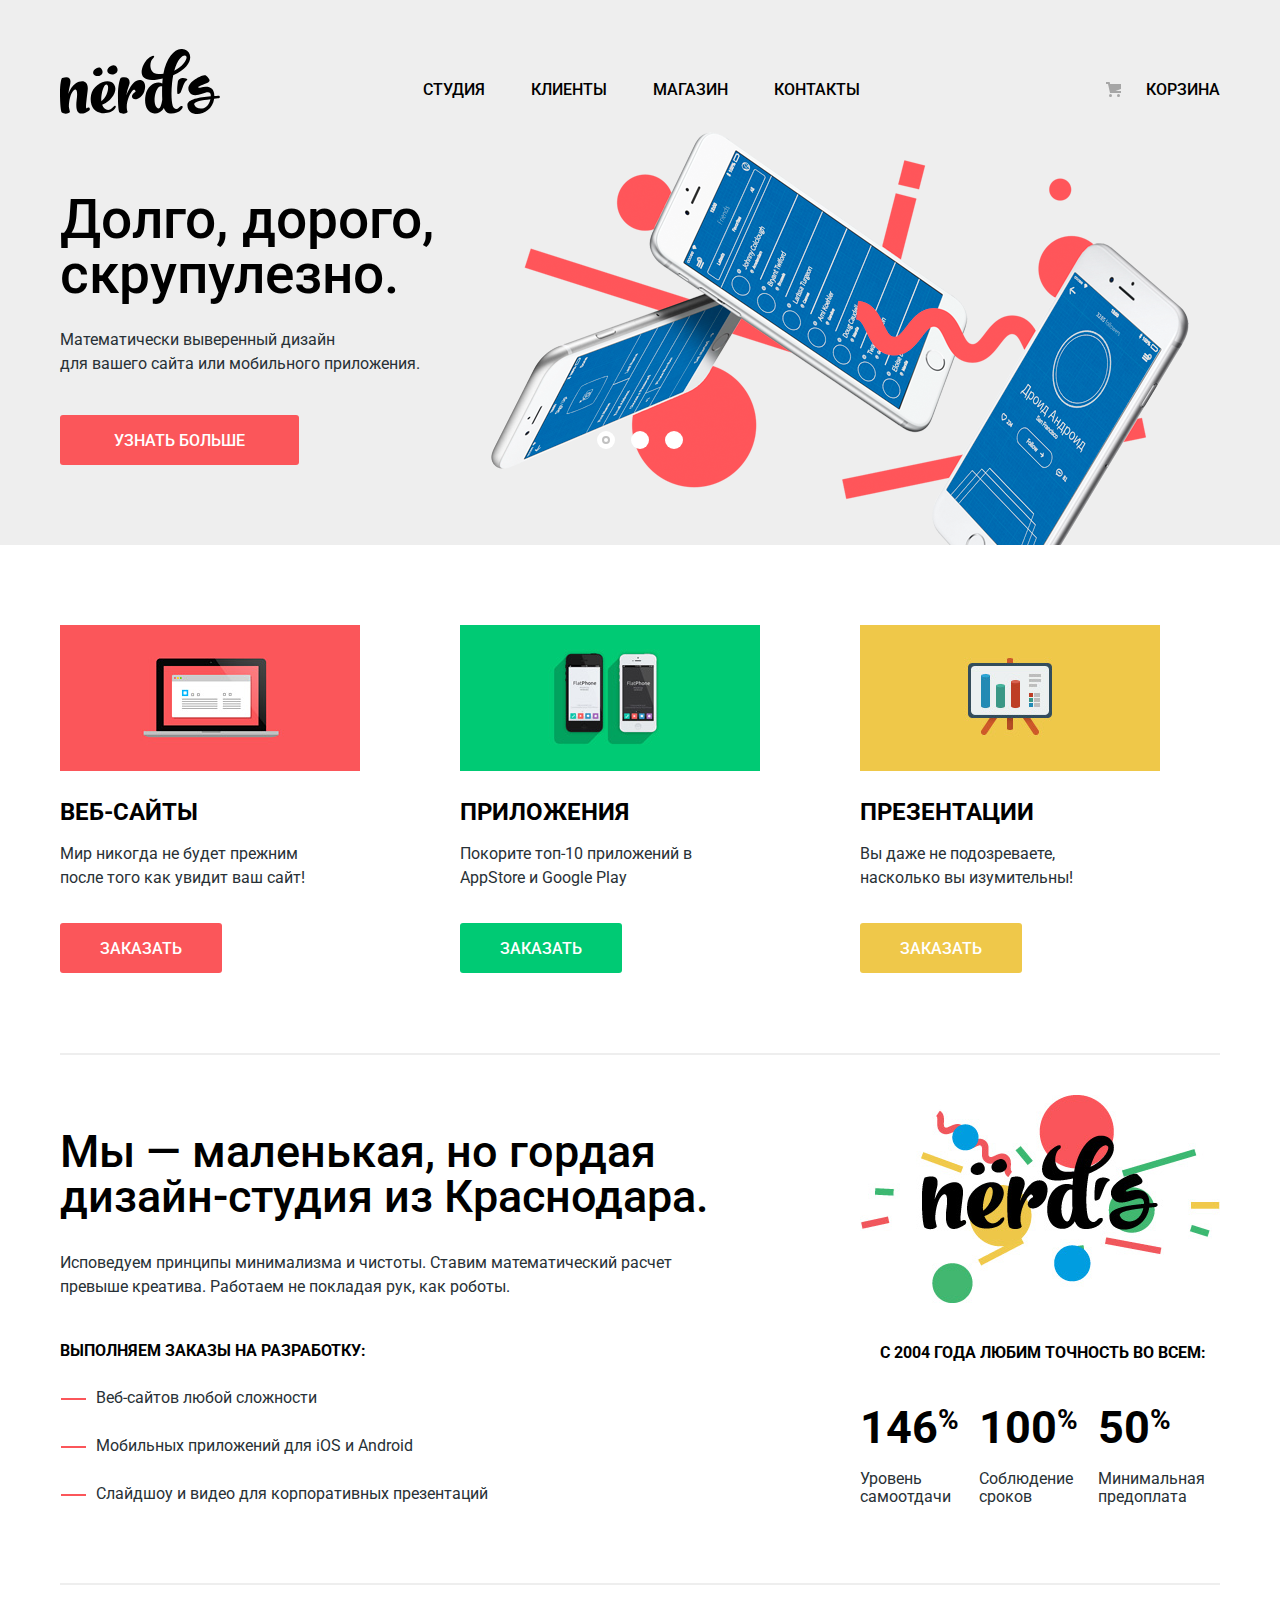
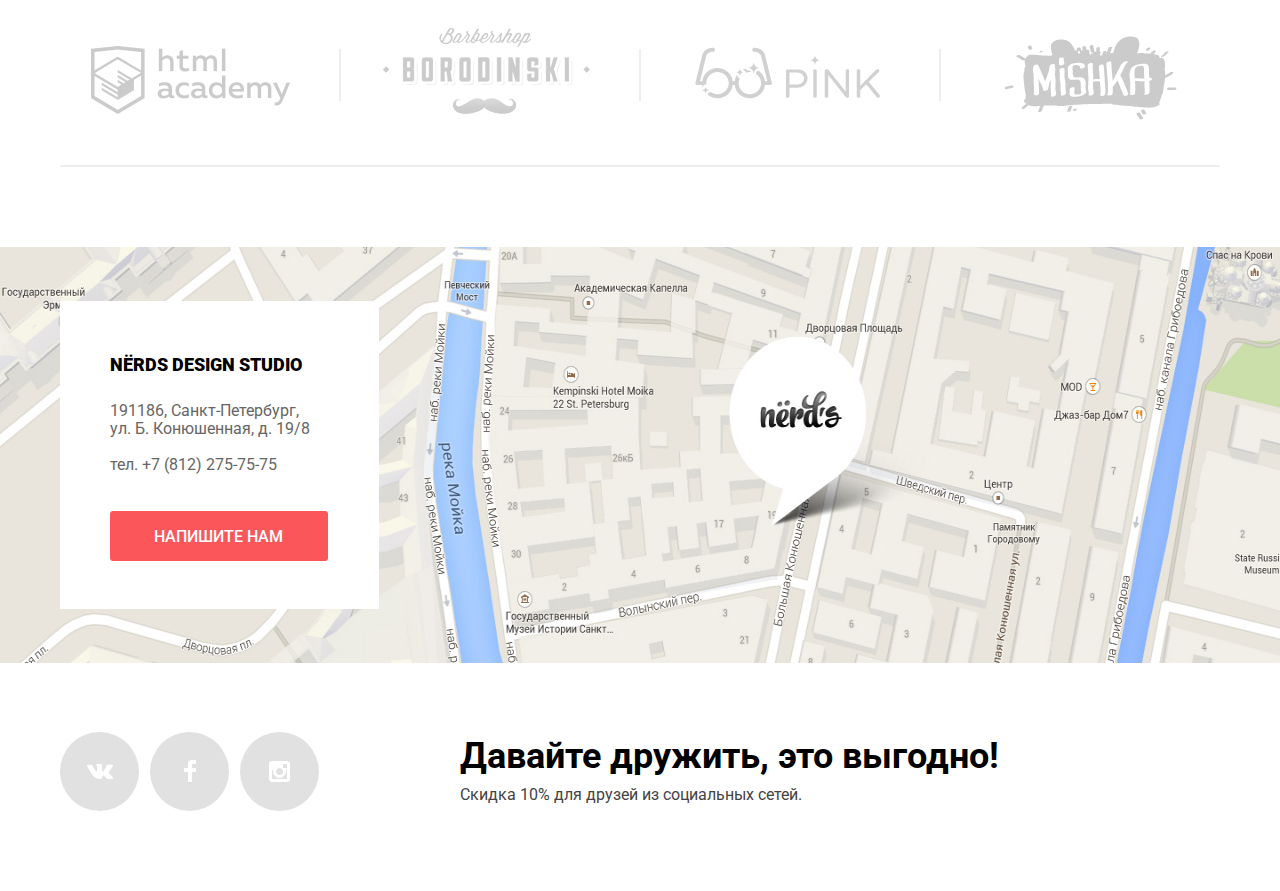
==== commit db87f224: "Защита - 1/3" ====
--- a/index.html
+++ b/index.html
@@ -5,7 +5,7 @@
 		<title>Главная Нёрдс</title>
 		<link href="https://fonts.googleapis.com/css?family=Roboto:400,500,700&amp;subset=cyrillic" rel="stylesheet">
 		<link rel="stylesheet" href="css/normalize.css">
-		<link rel="stylesheet" href="css/style.css">
+		<link rel="stylesheet" href="css/style.min.css">
 	</head>
 	<body>
 		<header class="header-container">
@@ -46,9 +46,7 @@
 								Математически выверенный дизайн<br>
 								для вашего сайта или мобильного приложения.
 							</p>
-							<p class="slide-info-link">
-								<a class="btn slide-info-btn red-btn" href="#">Узнать больше</a>
-							</p>
+							<a class="btn slide-info-btn red-btn" href="#">Узнать больше</a>
 						</li>
 						<li class="slide-item">
 							<h3 class="slide-title">
@@ -59,9 +57,7 @@
 								Никакого креатива, только математические формулы<br> 
 								для расчета идеальных пропорций.
 							</p>
-							<p class="slide-info-link">
-								<a class="btn slide-info-btn red-btn" href="#">Узнать больше</a>
-							</p>
+							<a class="btn slide-info-btn red-btn" href="#">Узнать больше</a>
 						</li>
 						<li class="slide-item">
 							<h3 class="slide-title">
@@ -72,9 +68,7 @@
 								Работать днем, как все? Мы против этого.<br>
 								Ближе к полуночи работа только начинается.
 							</p>
-							<p class="slide-info-link">
-								<a class="btn slide-info-btn red-btn" href="#">Узнать больше</a>
-							</p>
+							<a class="btn slide-info-btn red-btn" href="#">Узнать больше</a>
 						</li>
 					</ul>
 				</section>
@@ -93,9 +87,7 @@
 								Мир никогда не будет прежним
 								после того как увидит ваш сайт!
 							</p>
-							<p class="item-order">
-								<a class="btn order-btn red-btn" href="#">Заказать</a>
-							</p>
+							<a class="btn order-btn red-btn" href="#">Заказать</a>
 						</li>
 						<li class="list-item">
 							<img class="item-image" src="img/illustration2.png" alt="Приложения" width="300" height="146">
@@ -104,9 +96,7 @@
 								Покорите топ-10 приложений в
 								AppStore и Google Play
 							</p>
-							<p class="item-order">
-								<a class="btn order-btn green-btn" href="#">Заказать</a>
-							</p>
+							<a class="btn order-btn green-btn" href="#">Заказать</a>
 						</li>
 						<li class="list-item">
 							<img class="item-image" src="img/illustration3.png" alt="Презентации" width="300" height="146">
@@ -115,9 +105,7 @@
 								Вы даже не подозреваете,
 								насколько вы изумительны!
 							</p>
-							<p class="item-order">
-								<a class="btn order-btn yellow-btn" href="#">Заказать</a>
-							</p>
+							<a class="btn order-btn yellow-btn" href="#">Заказать</a>
 						</li>
 					</ul>
 				</section>
@@ -185,7 +173,7 @@
 			<section class="contacts">
 				<h2 class="visually-hidden">Как нас найти</h2>
 				<img class="map-in-contacts" src="img/map.jpg" alt="Адрес офиса Санкт-Петербург, ул. Б. Конюшенная, д. 19/8" width="1440" height="416">
-				<iframe src="https://www.google.com/maps/embed?pb=!1m18!1m12!1m3!1d1998.6068643603785!2d30.322285651315788!3d59.938665425484224!2m3!1f0!2f0!3f0!3m2!1i1024!2i768!4f13.1!3m3!1m2!1s0x4696310fca145cc1%3A0x42b32648d8238007!2z0JHQvtC70YzRiNCw0Y8g0JrQvtC90Y7RiNC10L3QvdCw0Y8g0YPQuy4sIDE5LzgsINCh0LDQvdC60YIt0J_QtdGC0LXRgNCx0YPRgNCzLCAxOTExODY!5e0!3m2!1sru!2sru!4v1552309433372" width="100%" height="416" frameborder="0" style="border:0" allowfullscreen></iframe>
+				<iframe src="https://www.google.com/maps/embed?pb=!1m18!1m12!1m3!1d1998.6068643603785!2d30.322285651315788!3d59.938665425484224!2m3!1f0!2f0!3f0!3m2!1i1024!2i768!4f13.1!3m3!1m2!1s0x4696310fca145cc1%3A0x42b32648d8238007!2z0JHQvtC70YzRiNCw0Y8g0JrQvtC90Y7RiNC10L3QvdCw0Y8g0YPQuy4sIDE5LzgsINCh0LDQvdC60YIt0J_QtdGC0LXRgNCx0YPRgNCzLCAxOTExODY!5e0!3m2!1sru!2sru!4v1552309433372" width="1200" height="416" style="border:0" allowfullscreen></iframe>
 				<div class="container contact-form">
 					<address class="contact-desc-container">
 						<p class="contact-name">
@@ -198,39 +186,35 @@
 						<p class="contact-phone">
 							тел. <a class="phone-number"  href="tel:+78122757575">+7 (812) 275-75-75</a>
 						</p>
-						<p>
-							<a class="btn send-us-btn red-btn" href="#">Напишите нам</a>
-						</p>
+						<a class="btn send-us-btn red-btn" href="writeus.html">Напишите нам</a>
 					</address>
 				</div>
 			</section>
 		</main>
-		<footer class="main-footer">
-			<div class="container">
-				<div class="footer-container">
-					<div class="footer-socials">
-						<ul class="social-links">
-							<li class="link-item">
-								<a class="social-btn link-vk" href="#">
-									<span class="visually-hidden">Вконтакте</span>
-								</a>
-							</li>
-							<li class="link-item">
-								<a class="social-btn link-fb" href="#">
-									<span class="visually-hidden">Фейсбук</span>
-								</a>
-							</li>
-							<li class="link-item">
-								<a class="social-btn link-insta" href="#">
-									<span class="visually-hidden">Инстаграм</span>
-								</a>
-							</li>
-						</ul>
-					</div>
-					<div class="footer-promo">
-						<p class="be-friends">Давайте дружить, это выгодно!</p>
-						<p class="promo-discount">Скидка 10% для друзей из социальных сетей.</p>
-					</div>
+		<footer class="container main-footer">
+			<div class="footer-container">
+				<div class="footer-socials">
+					<ul class="social-links" aria-label="Ссылки на социальные сети">
+						<li class="link-item">
+							<a class="social-btn link-vk" href="#">
+								<span class="visually-hidden">Вконтакте</span>
+							</a>
+						</li>
+						<li class="link-item">
+							<a class="social-btn link-fb" href="#">
+								<span class="visually-hidden">Фейсбук</span>
+							</a>
+						</li>
+						<li class="link-item">
+							<a class="social-btn link-insta" href="#">
+								<span class="visually-hidden">Инстаграм</span>
+							</a>
+						</li>
+					</ul>
+				</div>
+				<div class="footer-promo">
+					<p class="be-friends">Давайте дружить, это выгодно!</p>
+					<p class="promo-discount">Скидка 10% для друзей из социальных сетей.</p>
 				</div>
 			</div>
 		</footer>
@@ -258,6 +242,6 @@
 				<button class="close-modal" type="button" aria-label="Закрыть"></button>
 			</div>
 		</section>
-		<script src="js/script.js"></script>
+		<script src="js/script.min.js"></script>
 	</body>
 </html>--- a/css/style.min.css
+++ b/css/style.min.css
@@ -0,0 +1 @@
+body{min-width:1200px;margin:0;padding:0;color:#000;background-color:#fff;font-family:"Roboto",Arial,sans-serif}a{text-decoration:none}img{max-width:100%;height:auto}.visually-hidden:not(:focus):not(:active),input[type="checkbox"].visually-hidden,input[type="radio"].visually-hidden{position:absolute;width:1px;height:1px;margin:-1px;border:0;padding:0;white-space:nowrap;-webkit-clip-path:inset(100%);clip-path:inset(100%);clip:rect(0 0 0 0);overflow:hidden}.header-container{min-height:493px;padding-top:49px;background-color:#eee;margin-bottom:80px}.header-container-inner{min-height:306px;padding-top:49px;background-color:#eee;margin-bottom:52px}.main-banners{position:relative;-webkit-box-sizing:border-box;box-sizing:border-box}.container{width:1160px;margin:0 auto;padding:0 20px;position:relative}.main-header{padding:0;margin:0;margin-bottom:5px}.separator{border-bottom:2px solid #eee}.inner-header-logo{display:block;position:relative}.inner-header-logo:before{content:"";display:block;position:absolute;top:0;right:0;bottom:0;left:0;z-index:100}.inner-header-logo:hover,.inner-header-logo:focus{opacity:.8;-webkit-transition:0.1s;-o-transition:0.1s;transition:0.1s}.inner-header-logo:active{opacity:.3}.header-navigation{padding:0;margin:0;display:-webkit-box;display:-ms-flexbox;display:flex;-webkit-box-pack:justify;-ms-flex-pack:justify;justify-content:space-between;-webkit-box-align:center;-ms-flex-align:center;align-items:center;line-height:30px;font-size:16px;text-transform:uppercase;font-weight:700}.header-logo{margin:0;padding:0;margin-right:46px}.header-logo img{width:160px;height:65px}.header-menu{display:-webkit-box;display:-ms-flexbox;display:flex;-ms-flex-wrap:wrap;flex-wrap:wrap;max-width:760px}.header-menu li{margin:0;padding:0;padding-top:7px;margin-right:46px}.header-menu li:first-child{margin-left:0}.header-menu li:last-child{margin-right:0}.menu-current{padding-bottom:8px;border-bottom:2px solid #fb565a}.header-menu,.header-basket{display:-webkit-box;display:-ms-flexbox;display:flex;margin:0;padding:0;list-style-type:none;color:#000;font-size:16px;line-height:30px;font-weight:500}.header-basket{margin-left:46px}.header-basket li{text-align:end;padding-left:42px;padding-top:7px;margin-left:42px}.client-basket{position:relative}.client-basket::before{content:"";position:absolute;top:2px;left:-40px;width:15px;height:15px;background-image:url(../img/cart-icon.svg);background-repeat:no-repeat;background-position:0 0}.header-menu a,.header-basket a{color:#000;font-weight:500}.header-menu a[href]:hover,.header-menu a[href]:focus,.header-basket a[href]:hover,.header-basket a[href]:focus{color:#fb565a;-webkit-transition:0.1s;-o-transition:0.1s;transition:0.1s}.header-menu a[href]:active,.header-basket a[href]:active{color:rgba(0,0,0,.3)}.slider-list{padding:0;margin:0;list-style:none}.slide-item{display:none;padding:63px 0 80px 0}.slide-item:nth-child(1){background-image:url(../img/slide1.png);background-repeat:no-repeat;background-position:431px 100%}.slide-item:nth-child(2){background-image:url(../img/slide2.png);background-repeat:no-repeat;background-position:100% 100%}.slide-item:nth-child(3){background-image:url(../img/slide3.png);background-repeat:no-repeat;background-position:100% 100%}.product-1:checked~.slider-list .slide-item:nth-child(1){display:block}.product-2:checked~.slider-list .slide-item:nth-child(2){display:block}.product-3:checked~.slider-list .slide-item:nth-child(3){display:block}.product-1:checked~.slide-controls .slide-controls-item-1::before,.product-2:checked~.slide-controls .slide-controls-item-2::before,.product-3:checked~.slide-controls .slide-controls-item-3::before{content:"";position:absolute;left:50%;top:50%;z-index:2;width:4px;height:4px;margin:-4px;background-color:inherit;border:2px solid #c1c1c1;border-radius:50%}.slide-controls{position:absolute;left:50%;bottom:104px;z-index:100;width:160px;height:18px;text-align:center;font-size:0;-webkit-transform:translateX(-50%);-ms-transform:translateX(-50%);transform:translateX(-50%)}.slide-controls label{position:relative;display:inline-block;vertical-align:middle;width:18px;height:18px;padding:8px;border-radius:50%;cursor:pointer}.slide-controls label::after{content:"";position:absolute;top:8px;left:8px;z-index:1;width:18px;height:18px;background:#fff;border-radius:50%}.main-banners>input.product-1:focus~.slide-controls label[for="product-1"]::after,.main-banners>input.product-2:focus~.slide-controls label[for="product-2"]::after,.main-banners>input.product-3:focus~.slide-controls label[for="product-3"]::after{outline:2px auto #4d90fe}.slide-title{padding:0;margin:0;max-width:600px;font-size:55px;line-height:55px;color:#000;font-weight:500;margin-bottom:26px}.slide-desc{padding:0;margin:0;max-width:460px;font-size:16px;line-height:24px;font-weight:400;color:#283136;padding-bottom:39px;word-wrap:break-word}.welcome-text{padding:0;margin:0;padding-top:63px;padding-bottom:108px;text-align:center;font-size:55px;line-height:55px;color:#000}.main-features{padding:0;margin:0}.main-features .features-list{margin:0;padding:0;display:-webkit-box;display:-ms-flexbox;display:flex;-webkit-box-pack:start;-ms-flex-pack:start;justify-content:flex-start;-webkit-box-align:start;-ms-flex-align:start;align-items:flex-start;-ms-flex-wrap:wrap;flex-wrap:wrap;list-style:none}.features-list .list-item:not(:nth-child(3n)){margin:0;padding:0;width:300px;margin-right:100px;margin-bottom:80px}.features-list .list-item:nth-child(3n){margin-right:0;margin-bottom:80px}.list-item .item-image{margin:0;padding:0;margin-bottom:22px;width:300px;height:146px}.list-item .item-title{margin:0;padding:0;margin-bottom:15px;text-transform:uppercase;font-size:24px;font-weight:700;line-height:30px;text-align:left;color:#000}.list-item .item-text{margin:0;padding:0;margin-bottom:33px;font-size:16px;line-height:24px;font-weight:400;text-align:left;color:#283136;letter-spacing:0;max-width:260px;word-wrap:break-word}.btn{font-size:16px;font-weight:500;font-family:"Roboto",Arial,sans-serif;line-height:18px;text-align:center;text-transform:uppercase;color:#fff;-webkit-transition:0.1s;-o-transition:0.1s;transition:0.1s;border-radius:3px;text-decoration:none;border:none}.btn:hover{cursor:pointer}.slide-info-btn{display:inline-block;vertical-align:middle;padding:17px 54px 15px 54px}.list-item .order-btn{display:inline-block;vertical-align:middle;padding:17px 40px 15px 40px}.red-btn{background-color:#fb565a}.red-btn:hover,.red-btn:focus{background-color:#e74246}.red-btn:active{background-color:#d7373b;-webkit-box-shadow:inset 0 3px 0 0 rgba(193,49,53,.6);box-shadow:inset 0 3px 0 0 rgba(193,49,53,.6);color:rgba(255,255,255,.3)}.green-btn{background-color:#00ca74}.green-btn:hover,.green-btn:focus{background-color:#00bc6c}.green-btn:active{background-color:#00aa62;-webkit-box-shadow:inset 0 3px 0 0 rgba(0,153,88,.6);box-shadow:inset 0 3px 0 0 rgba(0,153,88,.6);color:rgba(255,255,255,.3)}.yellow-btn{background-color:#efc84a}.yellow-btn:hover,.yellow-btn:focus{background-color:#eab534}.yellow-btn:active{background-color:#e5a722;-webkit-box-shadow:inset 0 3px 0 0 rgba(206,150,31,.6);box-shadow:inset 0 3px 0 0 rgba(206,150,31,.6);color:rgba(255,255,255,.3)}.main-desc{padding:0;margin:0;padding-bottom:61px}.desc-container{margin:0;padding:0;padding-top:40px;display:-webkit-box;display:-ms-flexbox;display:flex;-webkit-box-pack:justify;-ms-flex-pack:justify;justify-content:space-between;-ms-flex-wrap:wrap;flex-wrap:wrap;height:100%}.column-our-work{margin:0;padding:0;padding-top:34px;width:660px}.column-our-results{margin:0;padding:0;width:360px}.column-our-work .work-title{display:inline-block;vertical-align:middle;margin:0;padding:0;margin-bottom:32px;font-size:45px;line-height:45px;font-weight:500;color:#000}.column-our-work .work-desc{margin:0;padding:0;margin-bottom:40px;font-size:16px;line-height:24px;font-weight:400;color:#283136}.order-list-header{margin:0;padding:0;margin-bottom:23px;font-size:16px;line-height:24px;color:#000;text-transform:uppercase;font-weight:700}.column-our-work .order-listing{padding:0;margin:0;padding-left:36px;display:-webkit-box;display:-ms-flexbox;display:flex;-webkit-box-orient:vertical;-webkit-box-direction:normal;-ms-flex-direction:column;flex-direction:column;list-style:none;min-height:115px}.order-listing .list-item{position:relative;margin:0;padding:0;color:#283136;font-size:16px;line-height:24px;font-weight:400;margin-bottom:24px}.order-listing .list-item:last-child{margin-bottom:0}.order-listing .list-item::before{content:"";position:absolute;left:-35px;top:12px;border:1px solid #fb565a;width:23px}.column-our-results .logo{width:360px;height:208px;background-color:#fff}.statistics{display:table;width:360px;border-collapse:collapse}.statistics th,.statistics td{padding:0;padding-top:20px;padding-right:20px;padding-bottom:16px;text-align:left;vertical-align:center}.statistics .theme{margin:0;padding:0;padding-top:33px;padding-bottom:38px;font-size:16px;line-height:24px;color:#000;text-transform:uppercase;text-align:center;font-weight:700;caption-side:top}.statistics .percent{color:#000;font-size:45px;line-height:10px;font-weight:700}.percent sup{font-size:28px;font-weight:700}.statistics .notes{font-size:16px;line-height:18px;font-weight:400;color:#283136}.main-partners{padding:0;margin:0;margin-bottom:80px}.partners-links{padding:0;margin:0;list-style:none;display:-webkit-box;display:-ms-flexbox;display:flex;-ms-flex-wrap:wrap;flex-wrap:wrap}.link-partner{display:-webkit-box;display:-ms-flexbox;display:flex;-webkit-box-orient:vertical;-webkit-box-direction:normal;-ms-flex-direction:column;flex-direction:column;-webkit-box-pack:center;-ms-flex-pack:center;justify-content:center;-webkit-box-align:center;-ms-flex-align:center;align-items:center;position:relative;width:300px;height:180px;-webkit-box-sizing:border-box;box-sizing:border-box}.link-partner a{display:block;position:relative;opacity:.2;-webkit-transition:0.2s;-o-transition:0.2s;transition:0.2s}.link-partner:nth-child(4n+1),.link-partner:nth-child(4n){width:277px}.link-partner:nth-child(4n+1){padding-right:16px;padding-top:14px}.link-partner:nth-child(4n){padding-left:30px;padding-top:11px}.link-partner::before{content:"";position:absolute;top:64px;right:-4px;height:52px;width:2px;background-color:#eee}.link-partner:nth-child(4n)::before,.link-partner:last-child::before{display:none}.link-partner a:before{content:"";display:block;position:absolute;top:0;right:0;bottom:0;left:0;z-index:100}.link-partner a:hover,.link-partner a:focus{opacity:1}.link-partner a:active{opacity:.1}.contacts{position:relative;height:416px;background-color:#E9E5DC}.map-in-contacts{height:416px;display:block;margin:0 auto;z-index:2}.contacts iframe{position:absolute;border:0;left:0;top:0;width:100%;height:416px;z-index:3}.contacts>.contact-form{position:relative;top:-362px;z-index:4}.contact-desc-container{display:block;position:absolute;font-style:normal;padding-top:49px;padding-left:50px;padding-right:50px;min-width:319px;height:308px;background-color:#fff;-webkit-box-sizing:border-box;box-sizing:border-box}.contact-name,.contact-adress,.contact-phone{margin:0;padding:0}.contact-adress,.contact-phone,.phone-number{font-size:16px;line-height:18px;font-weight:400;color:#666}.contact-name{margin-bottom:22px;font-size:18px;line-height:30px;font-weight:700;text-transform:uppercase}.contact-adress{margin-bottom:18px}.contact-phone{margin-bottom:54px}.send-us-btn{padding:16px 45px 15px 44px}.main-content{display:-webkit-box;display:-ms-flexbox;display:flex;-webkit-box-pack:justify;-ms-flex-pack:justify;justify-content:space-between;margin-bottom:47px}.filter-settings{width:260px;min-height:780px;padding-top:3px;-webkit-box-sizing:border-box;box-sizing:border-box}.catalog{width:760px;-webkit-box-sizing:border-box;box-sizing:border-box}.sorting-options{padding:0;margin:0;display:-webkit-box;display:-ms-flexbox;display:flex;-webkit-box-pack:justify;-ms-flex-pack:justify;justify-content:space-between;-webkit-box-align:center;-ms-flex-align:center;align-items:center;margin-bottom:51px}.sorter-item{padding:0;margin:0}.sorting-container{padding:0;margin:0;display:-webkit-box;display:-ms-flexbox;display:flex;-webkit-box-pack:justify;-ms-flex-pack:justify;justify-content:space-between;-webkit-box-align:center;-ms-flex-align:center;align-items:center}.sorting-controls,.sorting-directions{padding:0;margin:0;list-style:none;display:-webkit-box;display:-ms-flexbox;display:flex;-webkit-box-pack:justify;-ms-flex-pack:justify;justify-content:space-between;-webkit-box-align:center;-ms-flex-align:center;align-items:center}.sorting-container .sorting-controls{margin-right:48px}.sorting-controls li{padding:0;margin:0;margin-right:26px}.sorting-directions li{padding:0;margin:0;margin-right:19px}.sorting-controls li:last-child,.sorting-directions li:last-child{margin-right:0}.sorting-controls .sort-item{font-size:14px;line-height:18px;font-weight:400;color:rgba(0,0,0,.3);text-transform:uppercase;text-decoration:none}.sorting-directions a[href]{display:block;position:relative}.sorting-directions a[href]::before{content:"";display:block;position:absolute;top:0;right:0;bottom:0;left:0;z-index:100}.sorting-controls a[href]:hover,.sorting-controls a[href]:focus{color:rgba(0,0,0,.6)}.sorting-directions a[href]:hover>svg path,.sorting-directions a[href]:focus>svg path{fill:rgba(166,166,166,.6)}.sorting-controls a[href]:active,.sorting-controls a.current{color:rgba(0,0,0,1)}.sorting-directions a[href]:active>svg path,.sorting-directions a>svg.current path{fill:rgba(0,0,0,1)}.example-list{padding:0;margin:0;margin-bottom:39px}.pagination{position:relative;bottom:12px}.pages-list{padding:0;margin:0;list-style:none;display:-webkit-box;display:-ms-flexbox;display:flex}.page-item{padding:0;margin:0;margin-right:11px;display:-webkit-box;display:-ms-flexbox;display:flex}.page-item.next,.page-item:last-child{margin-right:0}.page{border-radius:3px;min-width:50px;height:50px;padding-top:2px;padding-left:10px;padding-right:10px;background-color:#eee;display:-webkit-box;display:-ms-flexbox;display:flex;-webkit-box-pack:center;-ms-flex-pack:center;justify-content:center;-webkit-box-align:center;-ms-flex-align:center;align-items:center;-ms-flex-wrap:wrap;flex-wrap:wrap;-webkit-box-sizing:border-box;box-sizing:border-box}.page.current{border:3px solid #dbdbdb;background-color:#fff;-webkit-box-sizing:border-box;box-sizing:border-box}.page.next-page{min-width:260px}.page{font-family:"Roboto",Arial,sans-serif;font-size:16px;line-height:18px;text-transform:uppercase;font-weight:500;color:#000}.page[href]:hover,.page[href]:focus{background-color:#dfdfdf;-webkit-transition:0.1s;-o-transition:0.1s;transition:0.1s}.page[href]:active{background-color:#d5d5d5;-webkit-box-shadow:inset 0 3px 0 0 rgba(192,192,192,.6);box-shadow:inset 0 3px 0 0 rgba(192,192,192,.6);color:rgba(0,0,0,.3)}.main-footer{padding-top:69px;margin-bottom:69px}.footer-container{display:-webkit-box;display:-ms-flexbox;display:flex;-webkit-box-align:start;-ms-flex-align:start;align-items:flex-start}.footer-socials{margin:0;padding:0;margin-right:140px;min-width:260px}.footer-promo{padding:0;margin:0;padding-top:6px}.social-links{margin:0;padding:0;display:-webkit-box;display:-ms-flexbox;display:flex;-ms-flex-wrap:wrap;flex-wrap:wrap;list-style:none}.social-links .link-item{margin-right:11px;margin-bottom:11px;width:79px;height:79px;display:-webkit-box;display:-ms-flexbox;display:flex;-webkit-box-align:center;-ms-flex-align:center;align-items:center;-webkit-box-pack:center;-ms-flex-pack:center;justify-content:center;border-radius:50%;background-color:#e1e1e1}.social-links .link-item:nth-child(3n){margin-right:0}.social-links .link-item a{width:79px;height:79px;border-radius:50%;background-position:center;background-repeat:no-repeat;-webkit-transition:0.1s;-o-transition:0.1s;transition:0.1s}.social-links .link-item:hover,.social-links .social-btn:focus{background-color:#e74246}.social-links .link-item:active{background-color:#d7373b;-webkit-box-shadow:inset 0 3px 0 0 rgba(0,1,1,.1);box-shadow:inset 0 3px 0 0 rgba(0,1,1,.1)}.social-links .social-btn:active{opacity:.3}.link-vk{background-image:url(../img/vk-icon.svg)}.link-fb{background-image:url(../img/fb-icon.svg)}.link-insta{background-image:url(../img/insta-icon.svg)}.be-friends{padding:0;margin:0;font-size:36px;line-height:36px;font-weight:700;color:#000;margin-bottom:10px}.promo-discount{padding:0;margin:0;font-size:16px;line-height:22px;font-weight:400;color:#444}.filters .border{padding:0;margin:0;border:none}.filters .cost-filter{margin-bottom:54px}.filters .grid-filter{margin-bottom:45px}.filters .features-filter{margin-bottom:49px}.main-content .field-name{font-size:18px;line-height:30px;font-weight:700;color:#000;text-transform:uppercase}.cost-container{width:260px;margin-top:48px}.range-controls{position:relative;height:41px;background-color:#eee;border-radius:3px;margin-bottom:14px;padding-top:39px;padding-left:21px;padding-right:21px}.scale{height:2px;background-color:#d7dcde}.bar{height:2px;background-color:#00ca74;width:70%}.range-controls .toggle{position:absolute;top:30px;left:0;padding:0;width:4px;height:4px;background-color:#b5b5b5;border:8px solid #fff;-webkit-box-shadow:0 2px 1px 0 #dadbdb;box-shadow:0 2px 1px 0 #dadbdb;border-radius:50%;cursor:pointer}.range-controls .toggle-min{left:18px}.range-controls .toggle-max{left:160px}.price-controls{font-size:0}.price-controls label{display:inline-block;vertical-align:middle;width:50%;font-size:16px;line-height:22px;color:#283136;text-transform:uppercase}.price-controls input{font-family:"Roboto",Arial,sans-serif;font-size:16px;text-align:center;color:#283136;width:60px;padding:10px 10px;border:none;background-color:#eee;border-radius:3px;margin-left:8px}.max-range{text-align:right}.grid-container,.features-container{width:260px;margin-top:16px}.grid-types{padding:0;margin:0;display:-webkit-box;display:-ms-flexbox;display:flex;-webkit-box-orient:vertical;-webkit-box-direction:normal;-ms-flex-direction:column;flex-direction:column;-ms-flex-pack:distribute;justify-content:space-around}.grid-option{position:relative;padding:0;margin:0;padding-left:36px;margin-bottom:20px}.grid-option:last-child{margin-bottom:0}.grid-option .input-radio[type="radio"] + .radio-indicator{position:absolute;left:0;top:-3px;width:18px;height:18px;border:4px solid rgba(40,49,54,.4);border-radius:50%}.feature-option .input-checkbox[type="checkbox"] + .checkbox-indicator{position:absolute;left:1px;top:-1px;width:19px;height:19px;border:2px solid rgba(40,49,54,.4);border-radius:3px}.grid-option .input-radio[type="radio"]:checked + .radio-indicator::before{content:"";position:absolute;left:4px;top:4px;width:10px;height:10px;background-color:rgba(184,184,184,1);border-radius:50%}.feature-option .input-checkbox[type="checkbox"]:checked + .checkbox-indicator::before{content:"";position:absolute;top:6px;left:6px;width:19px;height:4px;background-color:rgba(184,184,184,1);-webkit-box-shadow:0 0 0 1px #fff;box-shadow:0 0 0 1px #fff;-webkit-transform:rotate(135deg);-ms-transform:rotate(135deg);transform:rotate(135deg)}.feature-option .input-checkbox[type="checkbox"]:checked + .checkbox-indicator::after{content:"";position:absolute;top:9px;left:2px;width:11px;height:4px;background-color:rgba(184,184,184,1);-webkit-transform:rotate(45deg);-ms-transform:rotate(45deg);transform:rotate(45deg)}.grid-option .input-radio[type="radio"]:hover + .radio-indicator,.grid-option .input-radio[type="radio"]:focus + .radio-indicator,.feature-option .input-checkbox[type="checkbox"]:hover + .checkbox-indicator,.feature-option .input-checkbox[type="checkbox"]:focus + .checkbox-indicator{border-color:rgba(40,49,54,1);outline:thin dotted;outline:5px auto -webkit-focus-ring-color}.grid-option .input-radio[type="radio"]:hover:checked + .radio-indicator::before,.grid-option .input-radio[type="radio"]:focus:checked + .radio-indicator::before,.feature-option .input-checkbox[type="checkbox"]:hover:checked + .checkbox-indicator::before,.feature-option .input-checkbox[type="checkbox"]:hover:checked + .checkbox-indicator::after,.feature-option .input-checkbox[type="checkbox"]:focus:checked + .checkbox-indicator::before,.feature-option .input-checkbox[type="checkbox"]:focus:checked + .checkbox-indicator::after{background-color:rgba(40,49,54,1)}.grid-option .input-radio[disabled] + .radio-indicator,.grid-option .input-radio[disabled]:hover + .radio-indicator,.grid-option .input-radio[disabled]:focus + .radio-indicator,.feature-option .input-checkbox[disabled] + .checkbox-indicator,.feature-option .input-checkbox[disabled]:hover + .checkbox-indicator,.feature-option .input-checkbox[disabled]:focus + .checkbox-indicator{border-color:rgba(40,49,54,.1);outline:none}.grid-option .input-radio[disabled]~.type-name,.grid-option .input-radio[disabled]:hover~.type-name,.grid-option .input-radio[disabled]:focus~.type-name,.feature-option .input-checkbox[disabled]~.type-name,.feature-option .input-checkbox[disabled]:hover~.type-name,.feature-option .input-checkbox[disabled]:focus~.type-name{color:rgba(40,49,54,.3)}.grid-option .input-radio[disabled]:checked + .radio-indicator::before,.grid-option .input-radio[disabled]:hover:checked + .radio-indicator::before,.grid-option .input-radio[disabled]:focus:checked + .radio-indicator::before,.feature-option .input-checkbox[disabled]:checked + .checkbox-indicator::before,.feature-option .input-checkbox[disabled]:checked + .checkbox-indicator::after,.feature-option .input-checkbox[disabled]:hover:checked + .checkbox-indicator::before,.feature-option .input-checkbox[disabled]:hover:checked + .checkbox-indicator::after,.feature-option .input-checkbox[disabled]:focus:checked + .checkbox-indicator::before,.feature-option .input-checkbox[disabled]:focus:checked + .checkbox-indicator::after{background-color:rgba(237,237,237,1)}.grid-types,.features-types{list-style-type:none}.grid-option label,.feature-option label{color:#283136;font-size:16px;line-height:20px;font-weight:400;cursor:pointer}.grid-option label:hover,.grid-option label:focus,.feature-option label:hover,.feature-option label:focus{color:#283136}.grid-option .input-radio[disabled]~label{color:#283136;opacity:.3}.features-filter .features-types{padding:0;margin:0;display:-webkit-box;display:-ms-flexbox;display:flex;-webkit-box-orient:vertical;-webkit-box-direction:normal;-ms-flex-direction:column;flex-direction:column;-ms-flex-pack:distribute;justify-content:space-around}.feature-option{position:relative;padding:0;margin:0;padding-left:36px;margin-bottom:20px}.feature-option:last-child{margin-bottom:0}.view-btn{border:none;min-width:260px;padding:17px 16px 15px 16px;color:#000;background-color:#eee}.view-btn:hover,.view-btn:focus{background-color:#dfdfdf}.view-btn:active{background-color:#d5d5d5;-webkit-box-shadow:inset 0 3px 0 0 rgba(192,192,192,.6);box-shadow:inset 0 3px 0 0 rgba(192,192,192,.6);color:rgba(0,0,0,.3)}.examples{padding:0;margin:0;list-style:none;display:-webkit-box;display:-ms-flexbox;display:flex;-ms-flex-wrap:wrap;flex-wrap:wrap;-webkit-box-align:start;-ms-flex-align:start;align-items:flex-start}.example-item{padding:0;margin:0;position:relative;width:360px;height:576px;margin-bottom:33px;border-top:40px solid rgba(77,77,77,.12);border-top-left-radius:3px;border-top-right-radius:3px}.example-item>.browser{position:relative;z-index:50}.example-item:hover,.example-item:focus-within,.example-item:focus{-webkit-box-shadow:0 6px 16px rgba(0,1,1,.25);box-shadow:0 6px 16px rgba(0,1,1,.25);border-top:40px solid rgba(77,77,77,1)}.example-item:hover,.example-item:focus{-webkit-box-shadow:0 6px 16px rgba(0,1,1,.25);box-shadow:0 6px 16px rgba(0,1,1,.25);border-top:40px solid rgba(77,77,77,1)}.example-item::before{content:"";position:absolute;top:-27px;left:16px;width:14px;height:14px;background-color:#fff;border-radius:50%;-webkit-box-shadow:23px 0 0 #fff,46px 0 0 #fff;box-shadow:23px 0 0 #fff,46px 0 0 #fff}.example-item:nth-child(2n+1){margin-right:40px}.example-item .item-container{position:absolute;left:0;bottom:0;width:360px;padding:27px 20px;margin:0 auto;min-height:231px;text-align:center;word-wrap:break-word;-webkit-box-sizing:border-box;box-sizing:border-box;background-color:#eeeeef}.example-item:hover>.item-container,.example-item:focus>.item-container{z-index:51}.example-item>.item-container:focus-within,.example-item>.item-container:focus{z-index:51}.example-item .item-link{display:inline;text-transform:uppercase;font-size:18px;line-height:30px;font-weight:700;color:#000}.item-desc{padding:0;margin:0;margin-top:14px;margin-bottom:32px;font-size:16px;line-height:18px;color:#666;-o-text-overflow:ellipsis;text-overflow:ellipsis}.price-btn{padding:16px 60px;background-color:#fb565a;border:none;text-align:center}.price-btn:hover,.price-btn:focus{background-color:#e74246}.price-btn:active{background-color:#d7373b;-webkit-box-shadow:inset 0 3px 0 0 rgba(193,49,53,.6);box-shadow:inset 0 3px 0 0 rgba(193,49,53,.6)}@-webkit-keyframes bounce{0%{-webkit-transform:translateY(3000px);transform:translateY(3000px)}70%{-webkit-transform:translateY(-30px);transform:translateY(-30px)}90%{-webkit-transform:translateY(10px);transform:translateY(10px)}100%{-webkit-transform:translateY(0);transform:translateY(0)}}@keyframes bounce{0%{-webkit-transform:translateY(3000px);transform:translateY(3000px)}70%{-webkit-transform:translateY(-30px);transform:translateY(-30px)}90%{-webkit-transform:translateY(10px);transform:translateY(10px)}100%{-webkit-transform:translateY(0);transform:translateY(0)}}@-webkit-keyframes shake{0%,100%{-webkit-transform:translateX(0);transform:translateX(0)}10%,30%,50%,70%,90%{-webkit-transform:translateX(-10px);transform:translateX(-10px)}20%,40%,60%,80%{-webkit-transform:translateX(10px);transform:translateX(10px)}}@keyframes shake{0%,100%{-webkit-transform:translateX(0);transform:translateX(0)}10%,30%,50%,70%,90%{-webkit-transform:translateX(-10px);transform:translateX(-10px)}20%,40%,60%,80%{-webkit-transform:translateX(10px);transform:translateX(10px)}}.modal{color:#000;background-color:#fff;-webkit-box-shadow:0 20px 60px 0 rgba(0,1,1,.75);box-shadow:0 20px 60px 0 rgba(0,1,1,.75)}.modal-write-us{position:fixed;display:none;top:160px;left:50%;margin-left:-480px;z-index:1000;width:960px;padding:66px 100px 85px 100px;-webkit-box-sizing:border-box;box-sizing:border-box}.modal-show{display:block;-webkit-animation:bounce 0.5s;animation:bounce 0.5s}.modal-error{-webkit-animation:shake 0.4s;animation:shake 0.4s}.modal-container{position:relative}.modal-container .close-modal{position:absolute;display:inline-block;vertical-align:middle;width:21px;height:21px;top:11px;right:-10px;font-size:0;border:none;cursor:pointer;background-color:transparent}.modal-container .close-modal::before,.modal-container .close-modal::after{content:'';position:absolute;top:9px;left:-3px;width:27px;height:4px;border-radius:2px;background-color:rgba(254,205,206,1)}.modal-container .close-modal::before{-webkit-transform:rotate(-45deg);-ms-transform:rotate(-45deg);transform:rotate(-45deg)}.modal-container .close-modal::after{-webkit-transform:rotate(45deg);-ms-transform:rotate(45deg);transform:rotate(45deg)}.modal-container .close-modal:hover::before,.modal-container .close-modal:hover::after,.modal-container .close-modal:focus::before,.modal-container .close-modal:focus::after{background-color:rgba(251,85,89,1)}.modal-container .close-modal:active::before,.modal-container .close-modal:active::after{background-color:rgba(255,239,239,1)}.modal-container>.modal-title{display:inline-block;vertical-align:middle;font-size:45px;line-height:45px;font-weight:500;color:#000;margin-bottom:41px;margin-left:-2px}.feedback .data-container{display:-webkit-box;display:-ms-flexbox;display:flex;-webkit-box-pack:justify;-ms-flex-pack:justify;justify-content:space-between;-ms-flex-wrap:wrap;flex-wrap:wrap;margin-bottom:17px}.feedback>.modal-item{padding:0;margin:0;margin-bottom:43px}.data-container>.modal-item{padding:0;margin:0;width:360px;-webkit-box-sizing:border-box;box-sizing:border-box;margin-bottom:17px}.modal-item>label{padding:0;margin:0;margin-bottom:9px}.modal-item>input,.modal-item>textarea{width:100%;padding:14px 12px;-webkit-box-sizing:border-box;box-sizing:border-box;text-align:left;border:2px solid #d7dcde;border-radius:3px;font-size:16px;line-height:18px;font-weight:400;color:#000}.modal-item>textarea{padding-top:11px}.modal-item>input::-webkit-input-placeholder,.modal-item>textarea::-webkit-input-placeholder{color:rgba(68,68,68,.5)}.modal-item>input::-moz-input-placeholder,.modal-item>textarea::-moz-input-placeholder{color:rgba(68,68,68,.5)}.modal-item>input::-ms-input-placeholder,.modal-item>textarea::-ms-input-placeholder{color:rgba(68,68,68,.5)}.modal-item>input:hover,.modal-item>textarea:hover{border-color:#b4b9bb}.modal-item>input:focus,.modal-item>textarea:focus{border-color:#000}.modal-item>input:invalid,.modal-item>textarea:invalid{border-color:#e74246;color:#e74246}.modal-item label{display:inline-block;vertical-align:middle;font-size:16px;line-height:18px;font-weight:700;color:#000}.submit-btn{border:none;min-width:260px;padding:17px 16px 15px 16px;color:#fff;background-color:#fb565a}.submit-btn:hover{background-color:#e74246}.submit-btn:active{background-color:#d7373b;-webkit-box-shadow:inset 0 3px 0 0 rgba(193,49,53,.6);box-shadow:inset 0 3px 0 0 rgba(193,49,53,.6);color:rgba(255,255,255,.3);outline:none}